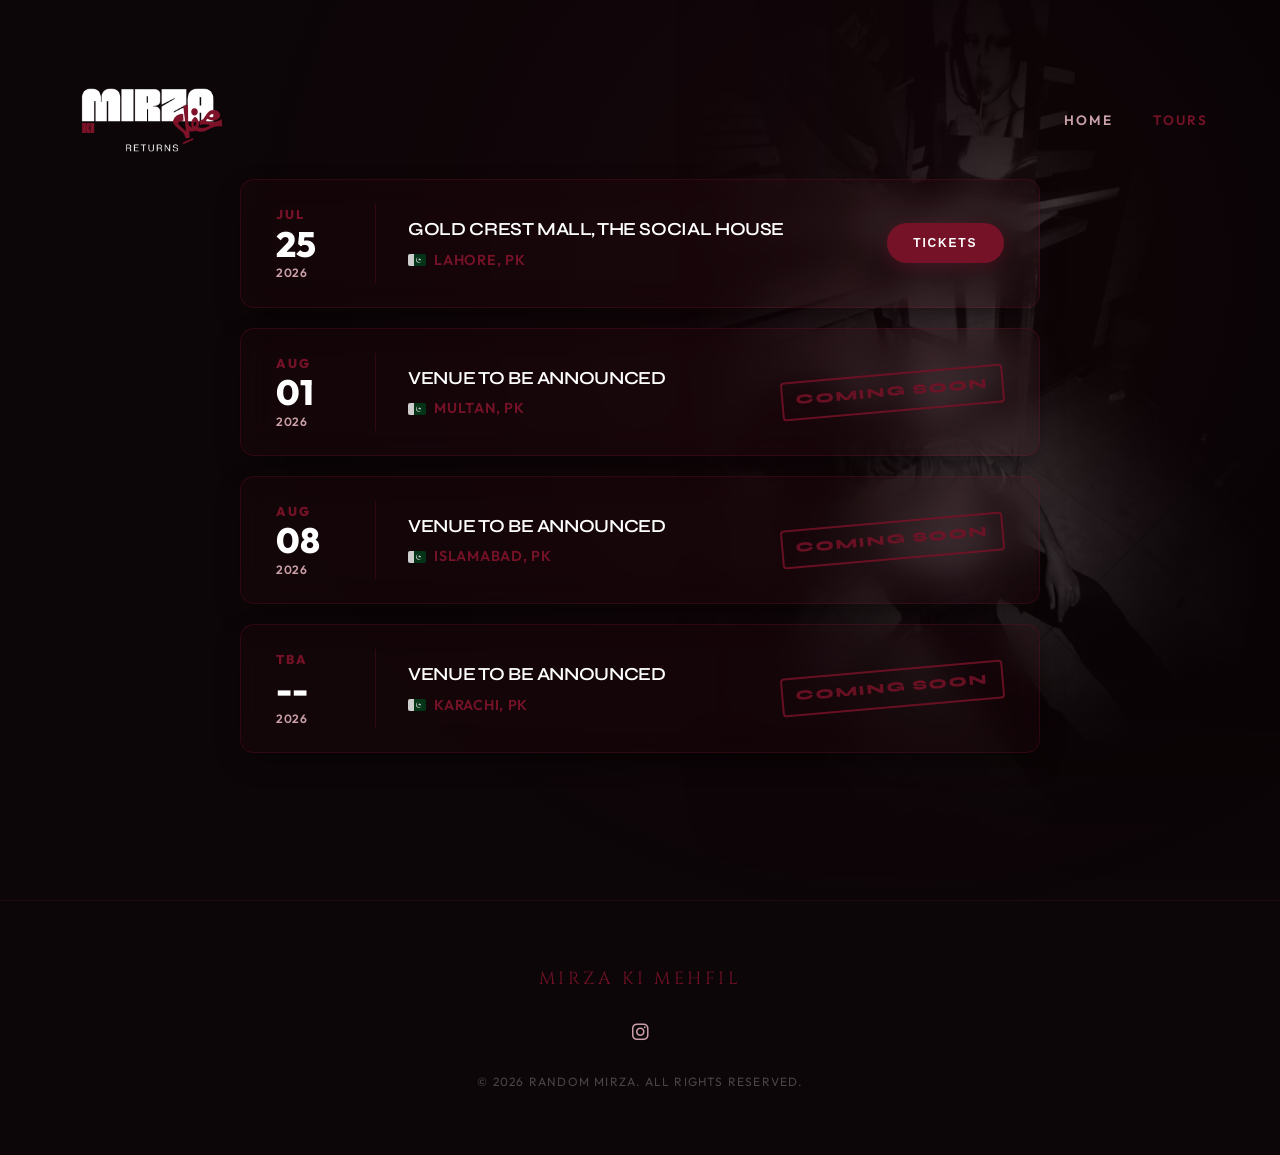
==== Mirzakimehfil/index.html @ 57e71006 "Rename /tours to /Mirzakimehfil + mobile responsive optimization" ====
<!DOCTYPE html>
<html lang="en">
<head>
  <meta charset="UTF-8">
  <meta name="viewport" content="width=device-width, initial-scale=1.0">
  <title>Random Mirza | Mirza Ki Mehfil Tour 2026</title>
  <meta name="description" content="Get tickets for the Random Mirza - Mirza Ki Mehfil Tour 2026. Official show schedules for Lahore, Multan, and Islamabad.">
  <link rel="icon" type="image/png" href="../assets/images/Font-PNG.png">
  <link rel="stylesheet" href="../css/styles.css">
  <!-- FontAwesome for social icons -->
  <link rel="stylesheet" href="https://cdnjs.cloudflare.com/ajax/libs/font-awesome/6.4.0/css/all.min.css">
</head>
<body>

  <!-- Artist Background Image Layer -->
  <div class="artist-bg-overlay">
    <img src="../assets/images/703924581_17906838165421593_2757112887949446209_n.jpg" alt="Random Mirza" class="artist-bg-image">
  </div>

  <!-- Header -->
  <header>
    <div class="container header-content">
      <a href="../" class="logo-container" style="flex-direction: column; align-items: flex-start; gap: 0;">
        <img 
          src="../assets/images/Font-PNG.png" 
          alt="Mirza Ki Mehfil Logo" 
          class="logo-main-img"
        >
      </a>
      <nav>
        <ul class="nav-links">
          <li><a href="../" class="nav-link">Home</a></li>
          <li><a href="#" class="nav-link" style="color: var(--color-accent-gold);">Tours</a></li>
        </ul>
      </nav>
    </div>
  </header>

  <!-- Tours Main Content -->
  <main class="tours-main">
    <div class="container" style="display: flex; flex-direction: column; align-items: center; width: 100%;">

      <!-- Tour List -->
      <div class="tour-list">
        
        <!-- Lahore Tour Card -->
        <div class="tour-card" data-city="Lahore" data-date="July 25, 2026">
          <div class="tour-date-box">
            <span class="tour-month">Jul</span>
            <span class="tour-day">25</span>
            <span class="tour-year">2026</span>
          </div>
          <div class="tour-info-box">
            <h3 class="tour-venue">Gold crest mall, The social House</h3>
            <div class="tour-city-row">
              <!-- SVG Pakistani flag -->
              <svg class="tour-flag-icon" viewBox="0 0 3 2">
                <rect width="3" height="2" fill="#01411C"/>
                <rect width="1" height="2" fill="#FFFFFF"/>
                <circle cx="1.8" cy="1" r="0.45" fill="#FFFFFF"/>
                <circle cx="1.92" cy="0.92" r="0.45" fill="#01411C"/>
                <polygon points="1.95,0.7 2.05,0.85 2.22,0.85 2.08,0.95 2.13,1.12 1.95,1.02 1.77,1.12 1.82,0.95 1.68,0.85 1.85,0.85" fill="#FFFFFF"/>
              </svg>
              <span class="tour-city">Lahore, PK</span>
            </div>
          </div>
          <div class="tour-actions">
            <button class="btn btn-primary btn-buy-tickets">Tickets</button>
          </div>
        </div>

        <!-- Multan Tour Card -->
        <div class="tour-card" data-city="Multan" data-date="August 1, 2026">
          <div class="tour-date-box">
            <span class="tour-month">Aug</span>
            <span class="tour-day">01</span>
            <span class="tour-year">2026</span>
          </div>
          <div class="tour-info-box">
            <h3 class="tour-venue">Venue To Be Announced</h3>
            <div class="tour-city-row">
              <svg class="tour-flag-icon" viewBox="0 0 3 2">
                <rect width="3" height="2" fill="#01411C"/>
                <rect width="1" height="2" fill="#FFFFFF"/>
                <circle cx="1.8" cy="1" r="0.45" fill="#FFFFFF"/>
                <circle cx="1.92" cy="0.92" r="0.45" fill="#01411C"/>
                <polygon points="1.95,0.7 2.05,0.85 2.22,0.85 2.08,0.95 2.13,1.12 1.95,1.02 1.77,1.12 1.82,0.95 1.68,0.85 1.85,0.85" fill="#FFFFFF"/>
              </svg>
              <span class="tour-city">Multan, PK</span>
            </div>
          </div>
          <div class="tour-actions">
            <span class="sold-out-stamp" style="color: var(--color-accent-gold); border-color: var(--color-accent-gold); animation: none; transform: rotate(-5deg); box-shadow: none;">Coming Soon</span>
          </div>
        </div>

        <!-- Islamabad Tour Card -->
        <div class="tour-card" data-city="Islamabad" data-date="August 8, 2026">
          <div class="tour-date-box">
            <span class="tour-month">Aug</span>
            <span class="tour-day">08</span>
            <span class="tour-year">2026</span>
          </div>
          <div class="tour-info-box">
            <h3 class="tour-venue">Venue To Be Announced</h3>
            <div class="tour-city-row">
              <svg class="tour-flag-icon" viewBox="0 0 3 2">
                <rect width="3" height="2" fill="#01411C"/>
                <rect width="1" height="2" fill="#FFFFFF"/>
                <circle cx="1.8" cy="1" r="0.45" fill="#FFFFFF"/>
                <circle cx="1.92" cy="0.92" r="0.45" fill="#01411C"/>
                <polygon points="1.95,0.7 2.05,0.85 2.22,0.85 2.08,0.95 2.13,1.12 1.95,1.02 1.77,1.12 1.82,0.95 1.68,0.85 1.85,0.85" fill="#FFFFFF"/>
              </svg>
              <span class="tour-city">Islamabad, PK</span>
            </div>
          </div>
          <div class="tour-actions">
            <span class="sold-out-stamp" style="color: var(--color-accent-gold); border-color: var(--color-accent-gold); animation: none; transform: rotate(-5deg); box-shadow: none;">Coming Soon</span>
          </div>
        </div>

        <!-- Karachi Tour Card -->
        <div class="tour-card" data-city="Karachi" data-date="TBA">
          <div class="tour-date-box">
            <span class="tour-month">TBA</span>
            <span class="tour-day">--</span>
            <span class="tour-year">2026</span>
          </div>
          <div class="tour-info-box">
            <h3 class="tour-venue">Venue To Be Announced</h3>
            <div class="tour-city-row">
              <svg class="tour-flag-icon" viewBox="0 0 3 2">
                <rect width="3" height="2" fill="#01411C"/>
                <rect width="1" height="2" fill="#FFFFFF"/>
                <circle cx="1.8" cy="1" r="0.45" fill="#FFFFFF"/>
                <circle cx="1.92" cy="0.92" r="0.45" fill="#01411C"/>
                <polygon points="1.95,0.7 2.05,0.85 2.22,0.85 2.08,0.95 2.13,1.12 1.95,1.02 1.77,1.12 1.82,0.95 1.68,0.85 1.85,0.85" fill="#FFFFFF"/>
              </svg>
              <span class="tour-city">Karachi, PK</span>
            </div>
          </div>
          <div class="tour-actions">
            <span class="sold-out-stamp" style="color: var(--color-accent-gold); border-color: var(--color-accent-gold); animation: none; transform: rotate(-5deg); box-shadow: none;">Coming Soon</span>
          </div>
        </div>

      </div>
    </div>
  </main>

  <!-- Ticket Booking Modal -->
  <div id="ticket-modal" class="modal-overlay">
    <div class="modal-card">
      <button id="modal-close" class="modal-close" aria-label="Close modal">&times;</button>
      <h2 class="modal-title">Reserve Tickets</h2>
      
      <div class="modal-show-details">
        <p class="modal-show-city" id="modal-city">Lahore, PK</p>
        <p class="modal-show-date" id="modal-date">July 25, 2026</p>
      </div>

      <form id="booking-form" class="booking-form">
        <input type="hidden" id="modal-show-city-input">
        <input type="hidden" id="modal-show-date-input">
        
        <div class="form-group">
          <label for="booking-name" class="form-label">Full Name</label>
          <input type="text" id="booking-name" class="form-input" placeholder="e.g. Ali Ahmed" required>
        </div>
        
        <div class="form-group">
          <label for="booking-email" class="form-label">Email Address</label>
          <input type="email" id="booking-email" class="form-input" placeholder="e.g. ali@example.com" required>
        </div>
        
        <div class="form-group">
          <label for="booking-qty" class="form-label">Number of Tickets</label>
          <select id="booking-qty" class="form-input ticket-qty-select" required>
            <option value="1">1 Ticket</option>
            <option value="2" selected>2 Tickets</option>
            <option value="3">3 Tickets</option>
            <option value="4">4 Tickets</option>
            <option value="5">5 Tickets</option>
          </select>
        </div>

        <div style="display: flex; gap: 1rem; margin-top: 1.5rem;">
          <button type="button" id="btn-cancel-booking" class="btn btn-outline" style="flex: 1;">Cancel</button>
          <button type="submit" class="btn btn-primary" style="flex: 1.5;">Confirm</button>
        </div>
      </form>
    </div>
  </div>

  <!-- Footer -->
  <footer>
    <div class="container footer-content">
      <div class="footer-brand">Mirza Ki Mehfil</div>
      
      <div class="social-icons">
        <a href="https://www.instagram.com/random_mirza_/" target="_blank" class="social-icon-link" aria-label="Instagram"><i class="fab fa-instagram"></i></a>
      </div>

      <div class="footer-credits">
        &copy; 2026 Random Mirza. All rights reserved.
      </div>
    </div>
  </footer>

  <script src="../js/main.js"></script>
</body>
</html>
---- css/styles.css ----
@import url('https://fonts.googleapis.com/css2?family=Outfit:wght@300;400;600;800&family=Syne:wght@700;800&family=Cinzel:wght@600;700&display=swap');

/* --- DESIGN SYSTEM & TOKENS --- */
:root {
  --bg-primary: #0d0608;
  --bg-secondary: #160a0d;
  --color-text-main: #ffffff;
  --color-text-muted: #c9a0a8;
  --color-accent-gold: #751227;
  --color-accent-gold-hover: #8f1730;
  --color-accent-red: #751227;
  --color-accent-red-rgb: 117, 18, 39;
  --glass-bg: rgba(117, 18, 39, 0.06);
  --glass-bg-hover: rgba(117, 18, 39, 0.14);
  --glass-border: rgba(117, 18, 39, 0.3);
  --glass-border-hover: rgba(117, 18, 39, 0.6);
  --glass-shadow: 0 10px 30px -10px rgba(0, 0, 0, 0.8);
  --glow-gold: 0 0 25px rgba(117, 18, 39, 0.2);
  --glow-gold-hover: 0 0 40px rgba(117, 18, 39, 0.45);
  --transition-smooth: all 0.4s cubic-bezier(0.16, 1, 0.3, 1);
  --font-display: 'Syne', sans-serif;
  --font-body: 'Outfit', sans-serif;
  --font-classical: 'Cinzel', serif;
}

/* --- BASE STYLES --- */
* {
  box-sizing: border-box;
  margin: 0;
  padding: 0;
}

body {
  background-color: var(--bg-primary);
  color: var(--color-text-main);
  font-family: var(--font-body);
  overflow-x: hidden;
  line-height: 1.6;
  -webkit-font-smoothing: antialiased;
  position: relative;
}

/* Background overlay textures */
body::before {
  content: '';
  position: fixed;
  top: 0;
  left: 0;
  width: 100%;
  height: 100%;
  background: radial-gradient(circle at 70% 30%, rgba(117, 18, 39, 0.08) 0%, transparent 60%);
  z-index: 1;
  pointer-events: none;
}

/* Custom scrollbar */
::-webkit-scrollbar {
  width: 6px;
}
::-webkit-scrollbar-track {
  background: var(--bg-primary);
}
::-webkit-scrollbar-thumb {
  background: rgba(255, 255, 255, 0.15);
  border-radius: 3px;
}
::-webkit-scrollbar-thumb:hover {
  background: var(--color-accent-gold);
}

/* --- TYPOGRAPHY --- */
h1, h2, h3, h4 {
  font-family: var(--font-display);
  letter-spacing: -0.02em;
  text-transform: uppercase;
}

p {
  color: var(--color-text-muted);
}

a {
  color: inherit;
  text-decoration: none;
  transition: var(--transition-smooth);
}

/* --- COMMON LAYOUT & UTILITIES --- */
.container {
  max-width: 1200px;
  margin: 0 auto;
  padding: 0 2rem;
  position: relative;
  z-index: 5;
}

/* --- HERO ARTIST BACKGROUND --- */
.artist-bg-overlay {
  position: fixed;
  top: 0;
  right: 0;
  width: 50%;
  height: 100vh;
  z-index: 2;
  pointer-events: none;
}

.artist-bg-image {
  width: 100%;
  height: 100%;
  object-fit: cover;
  object-position: center top;
  opacity: 0.28;
  mask-image: linear-gradient(to left, rgba(0,0,0,1) 30%, rgba(0,0,0,0)), 
              linear-gradient(to bottom, rgba(0,0,0,1) 70%, rgba(0,0,0,0));
  -webkit-mask-image: linear-gradient(to left, rgba(0,0,0,1) 35%, rgba(0,0,0,0) 95%),
                      linear-gradient(to bottom, rgba(0,0,0,1) 75%, rgba(0,0,0,0) 98%);
  mask-composite: intersect;
  -webkit-mask-composite: destination-in;
  filter: grayscale(100%) contrast(1.1) brightness(0.9);
  transition: var(--transition-smooth);
}

/* Subtle motion on hover */
body:hover .artist-bg-image {
  transform: scale(1.015);
  opacity: 0.32;
}

/* --- HEADER / NAVIGATION --- */
header {
  position: absolute;
  top: 0;
  left: 0;
  width: 100%;
  padding: 2.5rem 0;
  z-index: 10;
}

.header-content {
  display: flex;
  justify-content: space-between;
  align-items: center;
}

.logo-container {
  display: flex;
  align-items: center;
  gap: 0.75rem;
}

.logo-img {
  height: 72px;
  width: auto;
  filter: brightness(0) invert(1);
  opacity: 0.9;
  transition: var(--transition-smooth);
}

.logo-text {
  font-family: var(--font-classical);
  font-size: 2.2rem;
  font-weight: 700;
  letter-spacing: 0.15em;
  color: var(--color-text-main);
  text-transform: uppercase;
  background: linear-gradient(to right, #fff, #e05070);
  -webkit-background-clip: text;
  -webkit-text-fill-color: transparent;
}

.nav-links {
  display: flex;
  gap: 2.5rem;
  list-style: none;
}

.nav-link {
  font-size: 0.85rem;
  text-transform: uppercase;
  letter-spacing: 0.15em;
  font-weight: 600;
  color: var(--color-text-muted);
  position: relative;
  padding: 0.5rem 0;
}

.nav-link::after {
  content: '';
  position: absolute;
  bottom: 0;
  left: 0;
  width: 0;
  height: 1.5px;
  background-color: var(--color-accent-gold);
  transition: var(--transition-smooth);
}

.nav-link:hover {
  color: var(--color-text-main);
}

.nav-link:hover::after {
  width: 100%;
}

/* --- TOURS PAGE MAIN CONTENT --- */
.tours-main {
  min-height: 100vh;
  padding-top: 10rem;
  padding-bottom: 8rem;
  position: relative;
  z-index: 5;
  display: flex;
  flex-direction: column;
  align-items: center;
  justify-content: center;
}

.tours-header {
  margin-bottom: 4rem;
  max-width: 600px;
}

.tours-subtitle {
  font-family: var(--font-classical);
  color: var(--color-accent-gold);
  font-size: 0.9rem;
  letter-spacing: 0.3em;
  text-transform: uppercase;
  margin-bottom: 0.75rem;
  display: inline-block;
}

.tours-title {
  font-size: 3.5rem;
  font-weight: 800;
  line-height: 1.1;
  margin-bottom: 1.5rem;
  color: #ffffff;
  text-shadow: 0 0 40px rgba(255,255,255,0.05);
}

.tours-description {
  font-size: 1.05rem;
  line-height: 1.7;
}

/* --- TOUR SCHEDULE LIST --- */
.tour-list {
  display: flex;
  flex-direction: column;
  gap: 1.25rem;
  max-width: 800px;
  margin: 0 auto;
  width: 100%;
}

.tour-card {
  background: var(--glass-bg);
  border: 1px solid var(--glass-border);
  border-radius: 14px;
  padding: 1.5rem 2.2rem;
  display: grid;
  grid-template-columns: 100px 1fr auto;
  align-items: center;
  gap: 2rem;
  backdrop-filter: blur(15px);
  -webkit-backdrop-filter: blur(15px);
  box-shadow: var(--glass-shadow);
  transition: var(--transition-smooth);
  position: relative;
  overflow: hidden;
}

.tour-card::before {
  content: '';
  position: absolute;
  top: 0;
  left: 0;
  width: 3px;
  height: 0%;
  background: var(--color-accent-gold);
  transition: var(--transition-smooth);
}

.tour-card:hover {
  transform: translateY(-4px) scale(1.008);
  background: var(--glass-bg-hover);
  border-color: var(--glass-border-hover);
  box-shadow: 0 15px 40px -15px rgba(0, 0, 0, 0.8), var(--glow-accent);
}

.tour-card:hover::before {
  height: 100%;
}

/* Tour Date Block */
.tour-date-box {
  display: flex;
  flex-direction: column;
  align-items: flex-start;
  border-right: 1px solid rgba(117, 18, 39, 0.3);
  padding-right: 1.5rem;
}

.tour-month {
  font-size: 0.8rem;
  font-weight: 800;
  letter-spacing: 0.15em;
  color: var(--color-accent-gold);
  text-transform: uppercase;
}

.tour-day {
  font-size: 2.2rem;
  font-weight: 800;
  line-height: 1.1;
  color: #fff;
}

.tour-year {
  font-size: 0.75rem;
  color: var(--color-text-muted);
  letter-spacing: 0.05em;
  font-weight: 600;
}

/* Tour Location details */
.tour-info-box {
  display: flex;
  flex-direction: column;
  gap: 0.25rem;
}

.tour-venue {
  font-size: 1.15rem;
  font-weight: 600;
  color: #fff;
}

.tour-city-row {
  display: flex;
  align-items: center;
  gap: 0.5rem;
}

.tour-city {
  font-size: 0.9rem;
  color: var(--color-accent-gold);
  letter-spacing: 0.05em;
  text-transform: uppercase;
  font-weight: 600;
}

.tour-flag-icon {
  width: 18px;
  height: auto;
  border-radius: 2px;
  opacity: 0.8;
}

/* Buttons / Stamp Actions */
.tour-actions {
  display: flex;
  align-items: center;
  gap: 1rem;
}

.btn {
  padding: 0.75rem 1.6rem;
  border-radius: 30px;
  font-size: 0.75rem;
  font-weight: 800;
  text-transform: uppercase;
  letter-spacing: 0.15em;
  cursor: pointer;
  transition: var(--transition-smooth);
  border: 1px solid transparent;
  display: inline-flex;
  align-items: center;
  justify-content: center;
}

.btn-primary {
  background-color: var(--color-accent-gold);
  color: #fff;
  box-shadow: 0 4px 15px rgba(117, 18, 39, 0.3);
}

.btn-primary:hover {
  background-color: var(--color-accent-gold-hover);
  transform: translateY(-2px);
  box-shadow: 0 6px 20px rgba(117, 18, 39, 0.55);
}

.btn-outline {
  background-color: transparent;
  border-color: rgba(117, 18, 39, 0.4);
  color: var(--color-text-main);
}

.btn-outline:hover {
  border-color: var(--color-accent-gold);
  background-color: rgba(117, 18, 39, 0.1);
  color: #fff;
  transform: translateY(-2px);
}

/* Sold Out stamp styling */
.sold-out-stamp {
  font-family: var(--font-display);
  font-size: 0.85rem;
  font-weight: 900;
  color: var(--color-accent-red);
  border: 2px double var(--color-accent-red);
  padding: 0.4rem 0.8rem;
  border-radius: 4px;
  text-transform: uppercase;
  letter-spacing: 0.15em;
  transform: rotate(-7deg);
  display: inline-block;
  opacity: 0.85;
  box-shadow: 0 0 10px rgba(var(--color-accent-red-rgb), 0.15);
  animation: stampGlow 3s infinite alternate;
}

@keyframes stampGlow {
  0% {
    box-shadow: 0 0 10px rgba(117, 18, 39, 0.2);
    border-color: rgba(117, 18, 39, 0.7);
    color: rgba(117, 18, 39, 0.8);
  }
  100% {
    box-shadow: 0 0 20px rgba(117, 18, 39, 0.5);
    border-color: #751227;
    color: #ffffff;
  }
}

/* --- FOOTER --- */
footer {
  padding: 4rem 0;
  border-top: 1px solid rgba(117, 18, 39, 0.2);
  background: var(--bg-primary);
  text-align: center;
  position: relative;
  z-index: 5;
}

.footer-content {
  display: flex;
  flex-direction: column;
  align-items: center;
  gap: 1.5rem;
}

.footer-brand {
  font-family: var(--font-classical);
  letter-spacing: 0.2em;
  font-size: 1.1rem;
  text-transform: uppercase;
  color: var(--color-accent-gold);
}

.social-icons {
  display: flex;
  gap: 1.5rem;
}

.social-icon-link {
  color: var(--color-text-muted);
  font-size: 1.2rem;
  transition: var(--transition-smooth);
}

.social-icon-link:hover {
  color: var(--color-accent-gold);
  transform: translateY(-3px);
}

.footer-credits {
  font-size: 0.75rem;
  color: rgba(255,255,255,0.25);
  letter-spacing: 0.1em;
  text-transform: uppercase;
}

.agent-haq-logo {
  height: 24px;
  opacity: 0.4;
  margin-top: 0.5rem;
  transition: var(--transition-smooth);
}

.agent-haq-logo:hover {
  opacity: 0.8;
}

/* --- COMING SOON SPECIFIC STYLES --- */
.coming-soon-main {
  min-height: 100vh;
  display: flex;
  align-items: center;
  justify-content: center;
  padding: 4rem 2rem;
  position: relative;
  z-index: 5;
}

.coming-soon-card {
  background: var(--glass-bg);
  border: 1px solid var(--glass-border);
  border-radius: 24px;
  padding: 4rem 3rem;
  max-width: 580px;
  width: 100%;
  text-align: center;
  backdrop-filter: blur(20px);
  -webkit-backdrop-filter: blur(20px);
  box-shadow: 0 30px 60px rgba(0,0,0,0.8), var(--glow-accent);
  animation: cardFadeIn 1s cubic-bezier(0.16, 1, 0.3, 1) both;
}

@keyframes cardFadeIn {
  from {
    opacity: 0;
    transform: translateY(30px);
  }
  to {
    opacity: 1;
    transform: translateY(0);
  }
}

.cs-brand {
  font-family: var(--font-classical);
  font-size: 2rem;
  font-weight: 700;
  letter-spacing: 0.2em;
  color: #fff;
  margin-bottom: 0.5rem;
}

.cs-title {
  font-size: 3rem;
  font-weight: 800;
  line-height: 1.1;
  color: var(--color-accent-gold);
  margin-bottom: 1.5rem;
}

.cs-desc {
  font-size: 1rem;
  margin-bottom: 2.5rem;
  max-width: 420px;
  margin-left: auto;
  margin-right: auto;
}

/* Countdown Timer */
.countdown-container {
  display: flex;
  justify-content: center;
  gap: 1.25rem;
  margin-bottom: 3rem;
}

.countdown-box {
  background: rgba(117, 18, 39, 0.08);
  border: 1px solid rgba(117, 18, 39, 0.25);
  border-radius: 12px;
  min-width: 80px;
  padding: 0.75rem 0.5rem;
  transition: var(--transition-smooth);
}

.countdown-box:hover {
  background: rgba(117, 18, 39, 0.18);
  border-color: rgba(117, 18, 39, 0.5);
}

.countdown-value {
  font-family: var(--font-display);
  font-size: 2rem;
  font-weight: 800;
  color: #fff;
  line-height: 1.2;
}

.countdown-label {
  font-size: 0.65rem;
  text-transform: uppercase;
  color: var(--color-text-muted);
  letter-spacing: 0.1em;
  font-weight: 600;
  margin-top: 0.25rem;
}

/* Subscription Form */
.subscribe-form {
  display: flex;
  flex-direction: column;
  gap: 0.75rem;
  max-width: 400px;
  margin: 0 auto;
}

.input-group {
  position: relative;
  width: 100%;
}

.subscribe-input {
  width: 100%;
  padding: 1.1rem 1.5rem;
  border-radius: 35px;
  background: rgba(0, 0, 0, 0.4);
  border: 1px solid rgba(255, 255, 255, 0.1);
  color: #fff;
  font-family: var(--font-body);
  font-size: 0.9rem;
  outline: none;
  transition: var(--transition-smooth);
}

.subscribe-input:focus {
  border-color: var(--color-accent-gold);
  box-shadow: 0 0 15px rgba(117, 18, 39, 0.2);
  background: rgba(0, 0, 0, 0.6);
}

.subscribe-btn {
  position: absolute;
  right: 6px;
  top: 50%;
  transform: translateY(-50%);
  border-radius: 30px;
  padding: 0.8rem 1.6rem;
  font-weight: 700;
}

.form-msg {
  font-size: 0.8rem;
  margin-top: 0.5rem;
  min-height: 20px;
  transition: var(--transition-smooth);
  opacity: 0;
}

.form-msg.success {
  color: #4ade80;
  opacity: 1;
}

.form-msg.error {
  color: #f87171;
  opacity: 1;
}

/* Secret tours link in Coming Soon */
.cs-tours-teaser {
  margin-top: 2rem;
  font-size: 0.8rem;
  letter-spacing: 0.1em;
}

.cs-tours-teaser a {
  color: var(--color-accent-gold);
  text-decoration: underline;
  font-weight: 600;
}

.cs-tours-teaser a:hover {
  color: var(--color-text-main);
}

/* --- TICKET BOOKING MODAL --- */
.modal-overlay {
  position: fixed;
  top: 0;
  left: 0;
  width: 100%;
  height: 100%;
  background: rgba(0, 0, 0, 0.85);
  backdrop-filter: blur(8px);
  z-index: 100;
  display: flex;
  align-items: center;
  justify-content: center;
  opacity: 0;
  pointer-events: none;
  transition: var(--transition-smooth);
}

.modal-overlay.active {
  opacity: 1;
  pointer-events: auto;
}

.modal-card {
  background: var(--bg-secondary);
  border: 1px solid var(--glass-border);
  border-radius: 20px;
  padding: 3rem 2.5rem;
  max-width: 480px;
  width: 90%;
  position: relative;
  box-shadow: 0 25px 50px -12px rgba(0, 0, 0, 0.8);
  transform: scale(0.9);
  transition: var(--transition-smooth);
}

.modal-overlay.active .modal-card {
  transform: scale(1);
}

.modal-close {
  position: absolute;
  top: 1.5rem;
  right: 1.5rem;
  background: none;
  border: none;
  color: var(--color-text-muted);
  font-size: 1.5rem;
  cursor: pointer;
  transition: var(--transition-smooth);
}

.modal-close:hover {
  color: var(--color-text-main);
  transform: rotate(90deg);
}

.modal-title {
  font-size: 1.8rem;
  color: var(--color-accent-gold);
  margin-bottom: 0.5rem;
}

.modal-show-details {
  border-bottom: 1px solid rgba(117, 18, 39, 0.25);
  padding-bottom: 1.5rem;
  margin-bottom: 1.5rem;
}

.modal-show-city {
  font-weight: 700;
  font-size: 1.2rem;
  color: #fff;
}

.modal-show-date {
  font-size: 0.9rem;
  color: var(--color-text-muted);
}

.booking-form {
  display: flex;
  flex-direction: column;
  gap: 1rem;
}

.form-group {
  display: flex;
  flex-direction: column;
  gap: 0.4rem;
}

.form-label {
  font-size: 0.75rem;
  text-transform: uppercase;
  letter-spacing: 0.1em;
  color: var(--color-text-muted);
  font-weight: 600;
}

.form-input {
  width: 100%;
  padding: 0.85rem 1.2rem;
  border-radius: 8px;
  background: rgba(0, 0, 0, 0.3);
  border: 1px solid rgba(255, 255, 255, 0.1);
  color: #fff;
  outline: none;
  font-family: var(--font-body);
  transition: var(--transition-smooth);
}

.form-input:focus {
  border-color: var(--color-accent-gold);
  background: rgba(0, 0, 0, 0.5);
}

.ticket-qty-select {
  appearance: none;
  background-image: url("data:image/svg+xml;charset=UTF-8,%3csvg xmlns='http://www.w3.org/2000/svg' viewBox='0 0 24 24' fill='none' stroke='white' stroke-width='2' stroke-linecap='round' stroke-linejoin='round'%3e%3cpolyline points='6 9 12 15 18 9'%3e%3c/polyline%3e%3c/svg%3e");
  background-repeat: no-repeat;
  background-position: right 1rem center;
  background-size: 1em;
  padding-right: 2.5rem;
}

/* --- LOGO MAIN IMAGE (Tours Header) --- */
.logo-main-img {
  height: 160px;
  width: auto;
  object-fit: contain;
  object-position: right bottom;
}

/* =============================================
   RESPONSIVE MEDIA QUERIES
   Breakpoints: 1024 | 768 | 480 | 375 | 320
   ============================================= */

/* --- TABLET LANDSCAPE (≤ 1024px) --- */
@media (max-width: 1024px) {
  .artist-bg-overlay {
    width: 55%;
    opacity: 0.85;
  }

  .tour-list {
    max-width: 680px;
  }

  .tours-main {
    padding-top: 9rem;
  }
}

/* --- TABLET PORTRAIT / LARGE PHONES (≤ 768px) --- */
@media (max-width: 768px) {

  /* Background */
  body::before {
    background: radial-gradient(circle at 50% 20%, rgba(117, 18, 39, 0.12) 0%, transparent 70%);
  }

  .artist-bg-overlay {
    width: 100%;
    height: 100vh;
  }

  .artist-bg-image {
    opacity: 0.10;
    mask-image: linear-gradient(to bottom, rgba(0,0,0,1) 50%, rgba(0,0,0,0));
    -webkit-mask-image: linear-gradient(to bottom, rgba(0,0,0,1) 50%, rgba(0,0,0,0));
  }

  /* Container */
  .container {
    padding: 0 1.25rem;
  }

  /* Header */
  header {
    padding: 1.5rem 0;
  }

  .header-content {
    align-items: center;
    gap: 1rem;
  }

  .logo-main-img {
    height: 110px;
  }

  .nav-links {
    gap: 1.5rem;
  }

  .nav-link {
    font-size: 0.75rem;
    letter-spacing: 0.1em;
  }

  /* Tours Main */
  .tours-main {
    padding-top: 7rem;
    padding-bottom: 5rem;
    justify-content: flex-start;
  }

  .tour-list {
    max-width: 100%;
    gap: 1rem;
  }

  /* Tour Card — vertical stack */
  .tour-card {
    grid-template-columns: 1fr;
    gap: 1.25rem;
    padding: 1.5rem 1.5rem;
    text-align: center;
    border-radius: 12px;
  }

  .tour-date-box {
    flex-direction: row;
    align-items: center;
    justify-content: center;
    gap: 0.75rem;
    border-right: none;
    border-bottom: 1px solid rgba(117, 18, 39, 0.3);
    padding-right: 0;
    padding-bottom: 1rem;
  }

  .tour-month {
    font-size: 0.75rem;
  }

  .tour-day {
    font-size: 2rem;
  }

  .tour-year {
    font-size: 0.7rem;
  }

  .tour-city-row {
    justify-content: center;
  }

  .tour-actions {
    justify-content: center;
    width: 100%;
  }

  .tour-actions .btn {
    width: 80%;
    max-width: 240px;
  }

  /* Sold-out stamp — remove rotation on mobile */
  .sold-out-stamp {
    transform: none;
    font-size: 0.8rem;
    padding: 0.4rem 1rem;
  }

  /* Coming Soon */
  .coming-soon-card {
    padding: 3rem 2rem;
    border-radius: 18px;
  }

  .cs-brand {
    font-size: 1.6rem;
    letter-spacing: 0.12em;
  }

  .cs-title {
    font-size: 2.2rem;
  }

  .cs-desc {
    font-size: 0.95rem;
    margin-bottom: 2rem;
  }

  .countdown-container {
    gap: 0.75rem;
    margin-bottom: 2rem;
  }

  .countdown-box {
    min-width: 68px;
    padding: 0.65rem 0.4rem;
  }

  .countdown-value {
    font-size: 1.6rem;
  }

  /* Modal */
  .modal-card {
    padding: 2.5rem 1.75rem;
    border-radius: 16px;
    width: 95%;
  }

  /* Footer */
  .footer-brand {
    font-size: 1rem;
  }

  .social-icon-link {
    font-size: 1.4rem;
  }
}

/* --- SMALL PHONES (≤ 480px) --- */
@media (max-width: 480px) {

  /* Container */
  .container {
    padding: 0 1rem;
  }

  /* Header */
  header {
    padding: 1.25rem 0;
  }

  .logo-main-img {
    height: 85px;
  }

  .nav-links {
    gap: 1rem;
  }

  .nav-link {
    font-size: 0.7rem;
    letter-spacing: 0.08em;
  }

  /* Tours */
  .tours-main {
    padding-top: 6rem;
    padding-bottom: 4rem;
  }

  .tour-card {
    padding: 1.25rem 1rem;
    gap: 1rem;
  }

  .tour-venue {
    font-size: 1rem;
  }

  .tour-city {
    font-size: 0.8rem;
  }

  .tour-actions .btn {
    width: 90%;
    padding: 0.7rem 1.2rem;
    font-size: 0.7rem;
  }

  .sold-out-stamp {
    font-size: 0.72rem;
    padding: 0.35rem 0.8rem;
    letter-spacing: 0.1em;
  }

  /* Coming Soon */
  .coming-soon-main {
    padding: 2rem 1rem;
    align-items: center;
  }

  .coming-soon-card {
    padding: 2.5rem 1.5rem;
    border-radius: 16px;
  }

  .cs-brand {
    font-size: 1.4rem;
  }

  .cs-title {
    font-size: 1.9rem;
  }

  .countdown-container {
    gap: 0.5rem;
  }

  .countdown-box {
    min-width: 60px;
    padding: 0.6rem 0.3rem;
    border-radius: 10px;
  }

  .countdown-value {
    font-size: 1.4rem;
  }

  .countdown-label {
    font-size: 0.6rem;
  }

  /* Modal */
  .modal-card {
    padding: 2rem 1.25rem;
    width: 98%;
    border-radius: 14px;
  }

  .modal-title {
    font-size: 1.5rem;
  }

  .modal-show-city {
    font-size: 1rem;
  }
}

/* --- EXTRA SMALL PHONES (≤ 375px) — iPhone SE, Galaxy A series --- */
@media (max-width: 375px) {

  /* Header */
  header {
    padding: 1rem 0;
  }

  .header-content {
    gap: 0.5rem;
  }

  .logo-main-img {
    height: 70px;
  }

  .nav-links {
    gap: 0.75rem;
  }

  .nav-link {
    font-size: 0.65rem;
    letter-spacing: 0.05em;
  }

  /* Tours */
  .tours-main {
    padding-top: 5.5rem;
    padding-bottom: 3rem;
  }

  .tour-card {
    padding: 1rem 0.875rem;
    border-radius: 10px;
  }

  .tour-day {
    font-size: 1.75rem;
  }

  .tour-venue {
    font-size: 0.9rem;
  }

  .tour-city {
    font-size: 0.75rem;
  }

  .tour-actions .btn {
    width: 100%;
    padding: 0.65rem 1rem;
  }

  /* Coming Soon */
  .coming-soon-card {
    padding: 2rem 1.25rem;
  }

  .cs-brand {
    font-size: 1.2rem;
    letter-spacing: 0.1em;
  }

  .cs-title {
    font-size: 1.65rem;
  }

  .cs-desc {
    font-size: 0.875rem;
  }

  .countdown-box {
    min-width: 54px;
    padding: 0.5rem 0.25rem;
  }

  .countdown-value {
    font-size: 1.25rem;
  }

  .countdown-label {
    font-size: 0.55rem;
  }

  /* Footer */
  .footer-brand {
    font-size: 0.9rem;
  }

  .footer-credits {
    font-size: 0.65rem;
  }
}

/* --- VERY SMALL PHONES (≤ 320px) — Galaxy Fold, older devices --- */
@media (max-width: 320px) {

  .container {
    padding: 0 0.75rem;
  }

  .logo-main-img {
    height: 58px;
  }

  .nav-link {
    font-size: 0.6rem;
  }

  .tours-main {
    padding-top: 5rem;
  }

  .tour-card {
    padding: 0.875rem 0.75rem;
  }

  .tour-venue {
    font-size: 0.85rem;
  }

  .countdown-container {
    gap: 0.35rem;
  }

  .countdown-box {
    min-width: 46px;
    padding: 0.45rem 0.2rem;
  }

  .countdown-value {
    font-size: 1.1rem;
  }

  .cs-brand {
    font-size: 1.1rem;
  }

  .cs-title {
    font-size: 1.4rem;
  }

  .modal-card {
    padding: 1.75rem 1rem;
  }
}
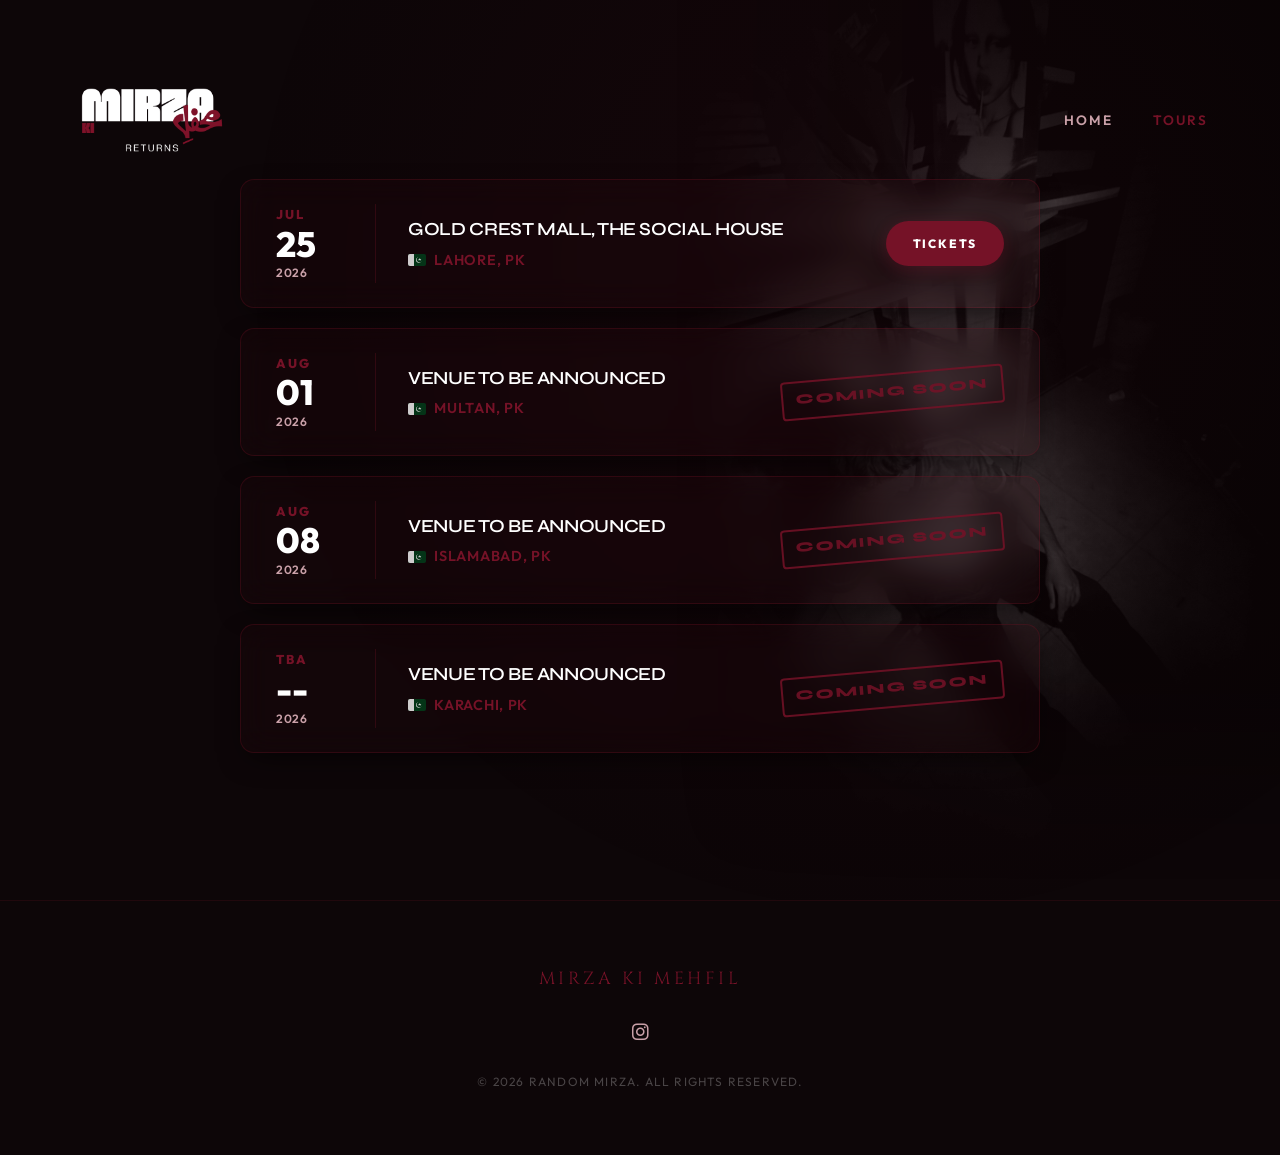
==== commit 5f548f4f: "feat: create tour page with schedule and booking modal for Mirza Ki Mehfil 2026" ====
--- a/Mirzakimehfil/index.html
+++ b/Mirzakimehfil/index.html
@@ -65,7 +65,7 @@
             </div>
           </div>
           <div class="tour-actions">
-            <button class="btn btn-primary btn-buy-tickets">Tickets</button>
+            <a href="https://ticketwala.pk/event/mirza-ki-mahfil-by-socialites-society-6145" target="_blank" rel="noopener noreferrer" class="btn btn-primary">Tickets</a>
           </div>
         </div>
 
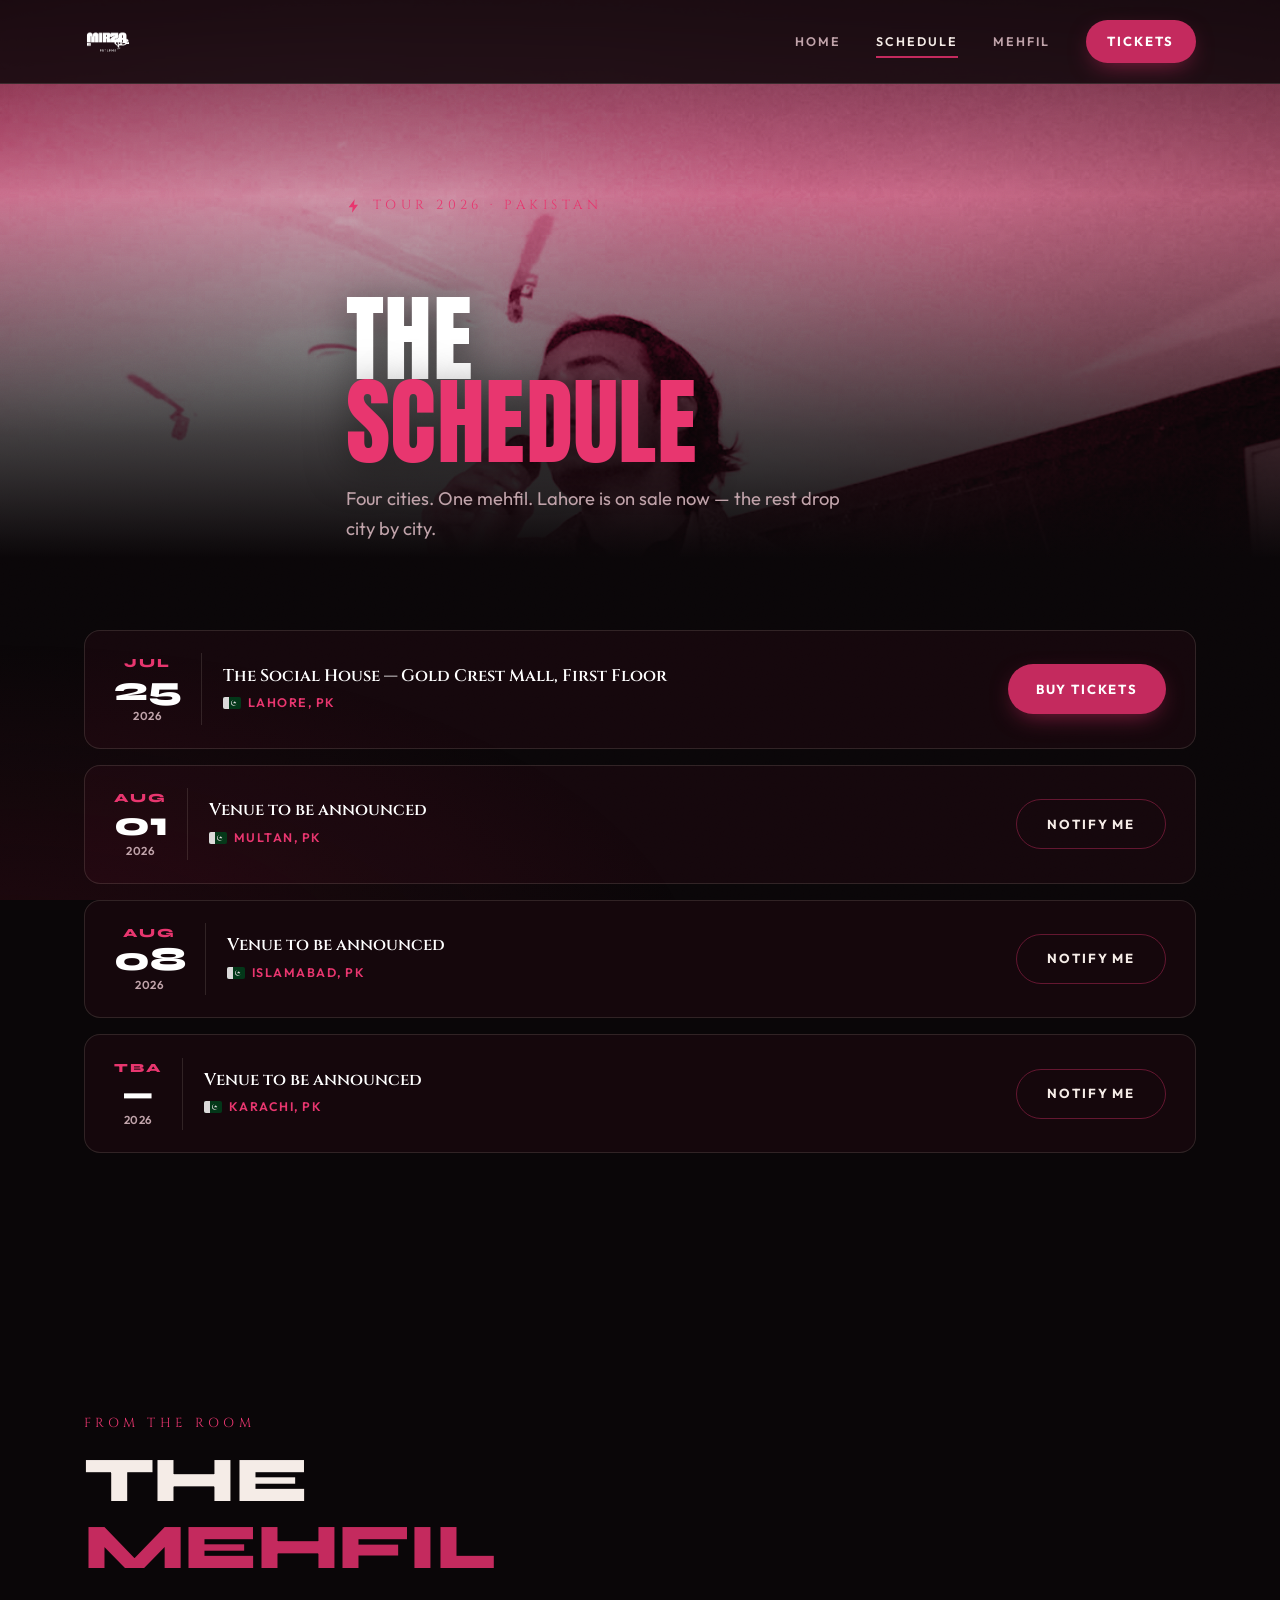
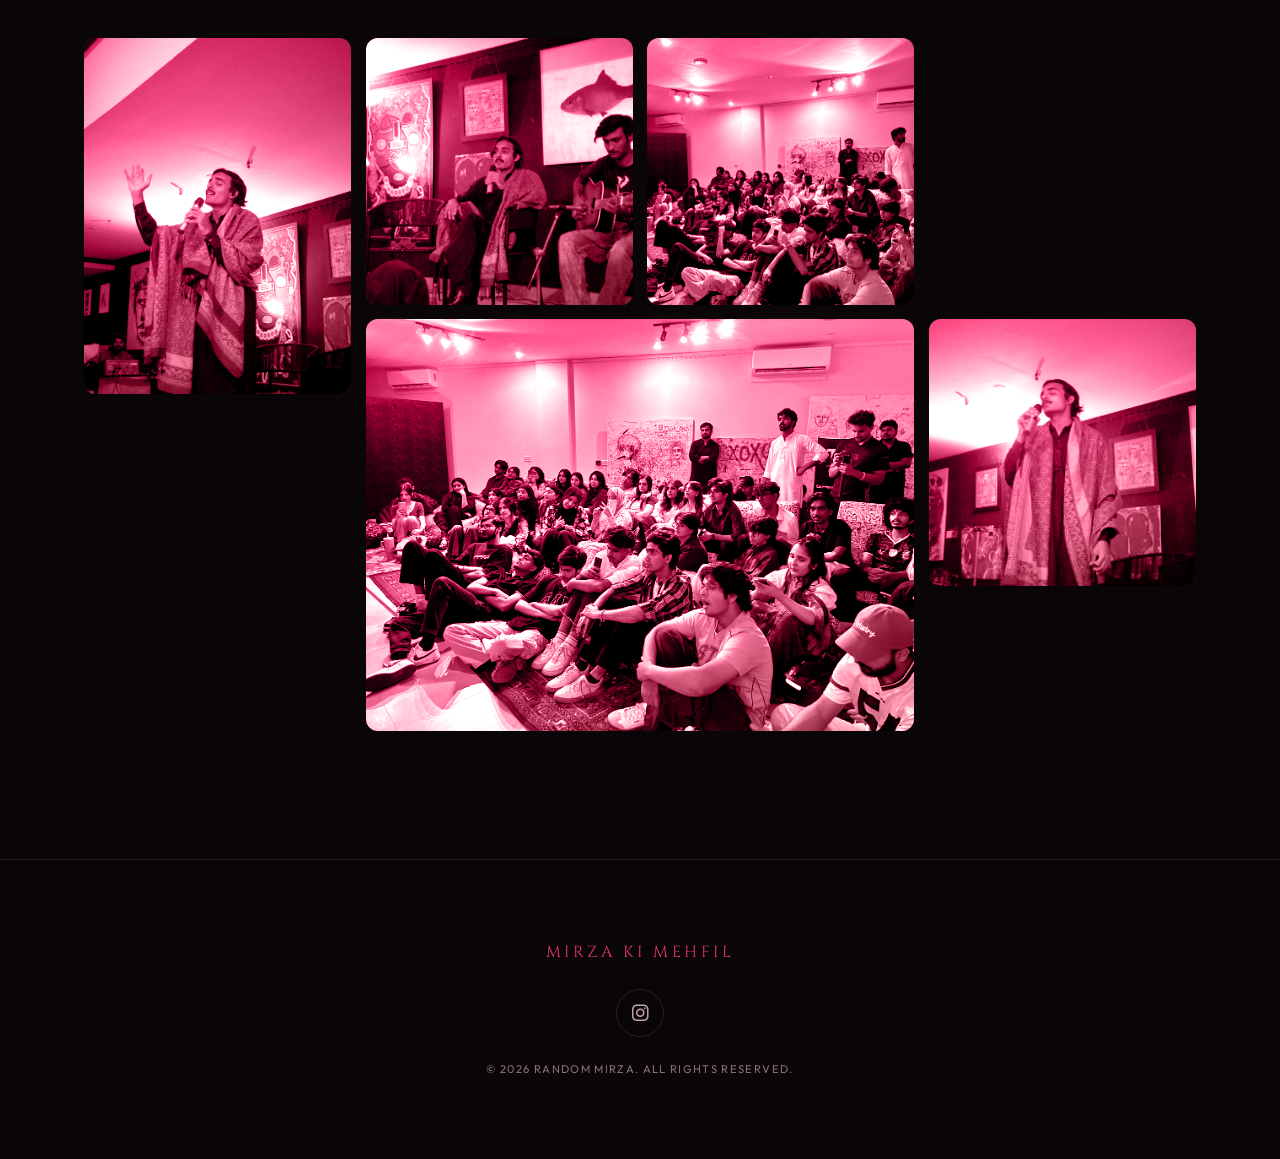
==== commit e00c91ea: "feat: implement UI/UX design system architecture with extensive skill reference documentation and as" ====
--- a/Mirzakimehfil/index.html
+++ b/Mirzakimehfil/index.html
@@ -3,207 +3,173 @@
 <head>
   <meta charset="UTF-8">
   <meta name="viewport" content="width=device-width, initial-scale=1.0">
-  <title>Random Mirza | Mirza Ki Mehfil Tour 2026</title>
-  <meta name="description" content="Get tickets for the Random Mirza - Mirza Ki Mehfil Tour 2026. Official show schedules for Lahore, Multan, and Islamabad.">
+  <title>Schedule — Mirza Ki Mehfil Tour 2026 | Random Mirza</title>
+  <meta name="description" content="Full tour schedule for Mirza Ki Mehfil 2026 — Lahore (tickets live), Multan, Islamabad and Karachi. Get notified when each city goes on sale.">
+  <meta name="theme-color" content="#0a0608">
   <link rel="icon" type="image/png" href="../assets/images/Font-PNG.png">
+  <link rel="preconnect" href="https://fonts.googleapis.com">
+  <link rel="preconnect" href="https://fonts.gstatic.com" crossorigin>
+  <link rel="preconnect" href="https://cdnjs.cloudflare.com">
+  <link rel="preload" as="image" href="../assets/images/mirza-sing.jpg">
   <link rel="stylesheet" href="../css/styles.css">
-  <!-- FontAwesome for social icons -->
   <link rel="stylesheet" href="https://cdnjs.cloudflare.com/ajax/libs/font-awesome/6.4.0/css/all.min.css">
 </head>
 <body>
 
-  <!-- Artist Background Image Layer -->
-  <div class="artist-bg-overlay">
-    <img src="../assets/images/703924581_17906838165421593_2757112887949446209_n.jpg" alt="Random Mirza" class="artist-bg-image">
-  </div>
+  <a href="#schedule" class="skip-link">Skip to content</a>
 
-  <!-- Header -->
-  <header>
-    <div class="container header-content">
-      <a href="../" class="logo-container" style="flex-direction: column; align-items: flex-start; gap: 0;">
-        <img 
-          src="../assets/images/Font-PNG.png" 
-          alt="Mirza Ki Mehfil Logo" 
-          class="logo-main-img"
-        >
+  <svg width="0" height="0" style="position:absolute" aria-hidden="true">
+    <symbol id="bolt" viewBox="0 0 24 24"><path d="M13 2 4 14h6l-1 8 9-12h-6z"/></symbol>
+    <symbol id="flag-pk" viewBox="0 0 3 2"><rect width="3" height="2" fill="#01411C"/><rect width="1" height="2" fill="#fff"/><circle cx="1.8" cy="1" r="0.45" fill="#fff"/><circle cx="1.92" cy="0.92" r="0.45" fill="#01411C"/><polygon points="1.95,0.7 2.05,0.85 2.22,0.85 2.08,0.95 2.13,1.12 1.95,1.02 1.77,1.12 1.82,0.95 1.68,0.85 1.85,0.85" fill="#fff"/></symbol>
+  </svg>
+
+  <!-- HEADER -->
+  <header class="site-header scrolled" id="header">
+    <div class="wrap header-inner">
+      <a href="../" class="brand" aria-label="Mirza Ki Mehfil — home">
+        <img src="../assets/images/Font-PNG.png" alt="" aria-hidden="true">
       </a>
-      <nav>
-        <ul class="nav-links">
-          <li><a href="../" class="nav-link">Home</a></li>
-          <li><a href="#" class="nav-link" style="color: var(--color-accent-gold);">Tours</a></li>
-        </ul>
+      <nav class="nav-desktop" aria-label="Primary">
+        <a href="../" class="nav-link">Home</a>
+        <a href="#schedule" class="nav-link" aria-current="page">Schedule</a>
+        <a href="#gallery" class="nav-link">Mehfil</a>
+        <a href="https://ticketwala.pk/event/mirza-ki-mahfil-by-socialites-society-6145" target="_blank" rel="noopener" class="btn btn-primary" style="min-height:42px;padding:0.6rem 1.3rem;">Tickets</a>
       </nav>
+      <button class="nav-toggle" id="navToggle" aria-label="Open menu" aria-expanded="false" aria-controls="navMobile">
+        <span></span><span></span><span></span>
+      </button>
     </div>
   </header>
 
-  <!-- Tours Main Content -->
-  <main class="tours-main">
-    <div class="container" style="display: flex; flex-direction: column; align-items: center; width: 100%;">
+  <nav class="nav-mobile" id="navMobile" aria-label="Mobile">
+    <a href="../">Home</a>
+    <a href="#schedule">Schedule</a>
+    <a href="#gallery">Mehfil</a>
+    <a href="https://ticketwala.pk/event/mirza-ki-mahfil-by-socialites-society-6145" target="_blank" rel="noopener" class="btn btn-primary">Get Tickets</a>
+  </nav>
 
-      <!-- Tour List -->
-      <div class="tour-list">
-        
-        <!-- Lahore Tour Card -->
-        <div class="tour-card" data-city="Lahore" data-date="July 25, 2026">
-          <div class="tour-date-box">
-            <span class="tour-month">Jul</span>
-            <span class="tour-day">25</span>
-            <span class="tour-year">2026</span>
-          </div>
-          <div class="tour-info-box">
-            <h3 class="tour-venue">Gold crest mall, The social House</h3>
-            <div class="tour-city-row">
-              <!-- SVG Pakistani flag -->
-              <svg class="tour-flag-icon" viewBox="0 0 3 2">
-                <rect width="3" height="2" fill="#01411C"/>
-                <rect width="1" height="2" fill="#FFFFFF"/>
-                <circle cx="1.8" cy="1" r="0.45" fill="#FFFFFF"/>
-                <circle cx="1.92" cy="0.92" r="0.45" fill="#01411C"/>
-                <polygon points="1.95,0.7 2.05,0.85 2.22,0.85 2.08,0.95 2.13,1.12 1.95,1.02 1.77,1.12 1.82,0.95 1.68,0.85 1.85,0.85" fill="#FFFFFF"/>
-              </svg>
-              <span class="tour-city">Lahore, PK</span>
+  <main>
+
+    <!-- PAGE HERO -->
+    <section class="hero" style="min-height:62svh;" aria-label="Tour schedule">
+      <div class="hero-media">
+        <div class="duo" style="position:absolute;inset:0;">
+          <img src="../assets/images/mirza-sing.jpg" width="1100" height="1467" alt="Random Mirza singing on stage" fetchpriority="high">
+        </div>
+      </div>
+      <div class="wrap hero-content">
+        <div class="hero-kicker"><svg class="bolt" aria-hidden="true"><use href="#bolt"/></svg><span class="kicker">Tour 2026 · Pakistan</span></div>
+        <h1 class="hero-title" style="font-size:clamp(2.6rem,12vw,6rem);">The <span class="line-2">Schedule</span></h1>
+        <p class="hero-sub">Four cities. One mehfil. Lahore is on sale now — the rest drop city by city.</p>
+      </div>
+    </section>
+
+    <!-- SCHEDULE -->
+    <section class="section" id="schedule" style="padding-top:clamp(2.5rem,8vw,4.5rem);">
+      <div class="wrap">
+        <div class="shows">
+
+          <article class="show-card reveal" data-city="Lahore, PK" data-date="25 July 2026">
+            <div class="date-box"><span class="date-month">Jul</span><span class="date-day">25</span><span class="date-year">2026</span></div>
+            <div class="show-info">
+              <h3 class="show-venue">The Social House — Gold Crest Mall, First Floor</h3>
+              <div class="show-city-row"><svg class="flag" aria-hidden="true"><use href="#flag-pk"/></svg><span class="show-city">Lahore, PK</span></div>
             </div>
-          </div>
-          <div class="tour-actions">
-            <a href="https://ticketwala.pk/event/mirza-ki-mahfil-by-socialites-society-6145" target="_blank" rel="noopener noreferrer" class="btn btn-primary">Tickets</a>
-          </div>
+            <div class="show-action">
+              <a href="https://ticketwala.pk/event/mirza-ki-mahfil-by-socialites-society-6145" target="_blank" rel="noopener" class="btn btn-primary">Buy Tickets</a>
+            </div>
+          </article>
+
+          <article class="show-card reveal" data-city="Multan, PK" data-date="1 August 2026">
+            <div class="date-box"><span class="date-month">Aug</span><span class="date-day">01</span><span class="date-year">2026</span></div>
+            <div class="show-info">
+              <h3 class="show-venue">Venue to be announced</h3>
+              <div class="show-city-row"><svg class="flag" aria-hidden="true"><use href="#flag-pk"/></svg><span class="show-city">Multan, PK</span></div>
+            </div>
+            <div class="show-action">
+              <button type="button" class="btn btn-outline js-notify">Notify Me</button>
+            </div>
+          </article>
+
+          <article class="show-card reveal" data-city="Islamabad, PK" data-date="8 August 2026">
+            <div class="date-box"><span class="date-month">Aug</span><span class="date-day">08</span><span class="date-year">2026</span></div>
+            <div class="show-info">
+              <h3 class="show-venue">Venue to be announced</h3>
+              <div class="show-city-row"><svg class="flag" aria-hidden="true"><use href="#flag-pk"/></svg><span class="show-city">Islamabad, PK</span></div>
+            </div>
+            <div class="show-action">
+              <button type="button" class="btn btn-outline js-notify">Notify Me</button>
+            </div>
+          </article>
+
+          <article class="show-card reveal" data-city="Karachi, PK" data-date="Date to be announced">
+            <div class="date-box"><span class="date-month">TBA</span><span class="date-day">—</span><span class="date-year">2026</span></div>
+            <div class="show-info">
+              <h3 class="show-venue">Venue to be announced</h3>
+              <div class="show-city-row"><svg class="flag" aria-hidden="true"><use href="#flag-pk"/></svg><span class="show-city">Karachi, PK</span></div>
+            </div>
+            <div class="show-action">
+              <button type="button" class="btn btn-outline js-notify">Notify Me</button>
+            </div>
+          </article>
+
         </div>
+      </div>
+    </section>
 
-        <!-- Multan Tour Card -->
-        <div class="tour-card" data-city="Multan" data-date="August 1, 2026">
-          <div class="tour-date-box">
-            <span class="tour-month">Aug</span>
-            <span class="tour-day">01</span>
-            <span class="tour-year">2026</span>
-          </div>
-          <div class="tour-info-box">
-            <h3 class="tour-venue">Venue To Be Announced</h3>
-            <div class="tour-city-row">
-              <svg class="tour-flag-icon" viewBox="0 0 3 2">
-                <rect width="3" height="2" fill="#01411C"/>
-                <rect width="1" height="2" fill="#FFFFFF"/>
-                <circle cx="1.8" cy="1" r="0.45" fill="#FFFFFF"/>
-                <circle cx="1.92" cy="0.92" r="0.45" fill="#01411C"/>
-                <polygon points="1.95,0.7 2.05,0.85 2.22,0.85 2.08,0.95 2.13,1.12 1.95,1.02 1.77,1.12 1.82,0.95 1.68,0.85 1.85,0.85" fill="#FFFFFF"/>
-              </svg>
-              <span class="tour-city">Multan, PK</span>
-            </div>
-          </div>
-          <div class="tour-actions">
-            <span class="sold-out-stamp" style="color: var(--color-accent-gold); border-color: var(--color-accent-gold); animation: none; transform: rotate(-5deg); box-shadow: none;">Coming Soon</span>
-          </div>
+    <!-- GALLERY -->
+    <section class="section" id="gallery">
+      <div class="wrap">
+        <div class="section-head reveal">
+          <span class="kicker">From the room</span>
+          <h2 class="section-title">The <em>Mehfil</em></h2>
         </div>
+        <div class="gallery-grid">
+          <figure class="duo is-interactive tall reveal"><img src="../assets/images/mirza-hero.jpg" width="1400" height="1867" loading="lazy" alt="Mirza mid-performance, hand raised in song"></figure>
+          <figure class="duo is-interactive reveal"><img src="../assets/images/mirza-mehfil.jpg" width="1100" height="1467" loading="lazy" alt="Mirza seated with a guitarist among hanging artwork"></figure>
+          <figure class="duo is-interactive reveal"><img src="../assets/images/crowd-1.jpg" width="1300" height="1733" loading="lazy" alt="A packed room of listeners seated on rugs"></figure>
+          <figure class="duo is-interactive wide reveal"><img src="../assets/images/crowd-2.jpg" width="1300" height="975" loading="lazy" alt="The audience watching intently at the mehfil"></figure>
+          <figure class="duo is-interactive reveal"><img src="../assets/images/mirza-sing.jpg" width="1100" height="1467" loading="lazy" alt="Mirza singing with eyes closed under warm light"></figure>
+        </div>
+      </div>
+    </section>
 
-        <!-- Islamabad Tour Card -->
-        <div class="tour-card" data-city="Islamabad" data-date="August 8, 2026">
-          <div class="tour-date-box">
-            <span class="tour-month">Aug</span>
-            <span class="tour-day">08</span>
-            <span class="tour-year">2026</span>
-          </div>
-          <div class="tour-info-box">
-            <h3 class="tour-venue">Venue To Be Announced</h3>
-            <div class="tour-city-row">
-              <svg class="tour-flag-icon" viewBox="0 0 3 2">
-                <rect width="3" height="2" fill="#01411C"/>
-                <rect width="1" height="2" fill="#FFFFFF"/>
-                <circle cx="1.8" cy="1" r="0.45" fill="#FFFFFF"/>
-                <circle cx="1.92" cy="0.92" r="0.45" fill="#01411C"/>
-                <polygon points="1.95,0.7 2.05,0.85 2.22,0.85 2.08,0.95 2.13,1.12 1.95,1.02 1.77,1.12 1.82,0.95 1.68,0.85 1.85,0.85" fill="#FFFFFF"/>
-              </svg>
-              <span class="tour-city">Islamabad, PK</span>
-            </div>
-          </div>
-          <div class="tour-actions">
-            <span class="sold-out-stamp" style="color: var(--color-accent-gold); border-color: var(--color-accent-gold); animation: none; transform: rotate(-5deg); box-shadow: none;">Coming Soon</span>
-          </div>
-        </div>
-
-        <!-- Karachi Tour Card -->
-        <div class="tour-card" data-city="Karachi" data-date="TBA">
-          <div class="tour-date-box">
-            <span class="tour-month">TBA</span>
-            <span class="tour-day">--</span>
-            <span class="tour-year">2026</span>
-          </div>
-          <div class="tour-info-box">
-            <h3 class="tour-venue">Venue To Be Announced</h3>
-            <div class="tour-city-row">
-              <svg class="tour-flag-icon" viewBox="0 0 3 2">
-                <rect width="3" height="2" fill="#01411C"/>
-                <rect width="1" height="2" fill="#FFFFFF"/>
-                <circle cx="1.8" cy="1" r="0.45" fill="#FFFFFF"/>
-                <circle cx="1.92" cy="0.92" r="0.45" fill="#01411C"/>
-                <polygon points="1.95,0.7 2.05,0.85 2.22,0.85 2.08,0.95 2.13,1.12 1.95,1.02 1.77,1.12 1.82,0.95 1.68,0.85 1.85,0.85" fill="#FFFFFF"/>
-              </svg>
-              <span class="tour-city">Karachi, PK</span>
-            </div>
-          </div>
-          <div class="tour-actions">
-            <span class="sold-out-stamp" style="color: var(--color-accent-gold); border-color: var(--color-accent-gold); animation: none; transform: rotate(-5deg); box-shadow: none;">Coming Soon</span>
-          </div>
-        </div>
-
-      </div>
-    </div>
   </main>
 
-  <!-- Ticket Booking Modal -->
-  <div id="ticket-modal" class="modal-overlay">
+  <!-- NOTIFY MODAL -->
+  <div id="ticket-modal" class="modal-overlay" role="dialog" aria-modal="true" aria-labelledby="modal-title" hidden>
     <div class="modal-card">
-      <button id="modal-close" class="modal-close" aria-label="Close modal">&times;</button>
-      <h2 class="modal-title">Reserve Tickets</h2>
-      
-      <div class="modal-show-details">
-        <p class="modal-show-city" id="modal-city">Lahore, PK</p>
-        <p class="modal-show-date" id="modal-date">July 25, 2026</p>
-      </div>
+      <button id="modal-close" class="modal-close" aria-label="Close dialog">&times;</button>
+      <h2 class="modal-title" id="modal-title">Get Notified</h2>
+      <p class="modal-show"><span id="modal-city">Multan, PK</span> · <span id="modal-date">1 August 2026</span></p>
 
-      <form id="booking-form" class="booking-form">
-        <input type="hidden" id="modal-show-city-input">
-        <input type="hidden" id="modal-show-date-input">
-        
-        <div class="form-group">
-          <label for="booking-name" class="form-label">Full Name</label>
-          <input type="text" id="booking-name" class="form-input" placeholder="e.g. Ali Ahmed" required>
+      <form id="notify-form" novalidate>
+        <input type="hidden" id="notify-city">
+        <div class="field">
+          <label for="notify-name">Full Name</label>
+          <input type="text" id="notify-name" class="input" placeholder="e.g. Ali Ahmed…" autocomplete="name" required>
         </div>
-        
-        <div class="form-group">
-          <label for="booking-email" class="form-label">Email Address</label>
-          <input type="email" id="booking-email" class="form-input" placeholder="e.g. ali@example.com" required>
+        <div class="field">
+          <label for="notify-email">Email Address</label>
+          <input type="email" id="notify-email" class="input" placeholder="e.g. ali@example.com…" autocomplete="email" inputmode="email" spellcheck="false" required>
         </div>
-        
-        <div class="form-group">
-          <label for="booking-qty" class="form-label">Number of Tickets</label>
-          <select id="booking-qty" class="form-input ticket-qty-select" required>
-            <option value="1">1 Ticket</option>
-            <option value="2" selected>2 Tickets</option>
-            <option value="3">3 Tickets</option>
-            <option value="4">4 Tickets</option>
-            <option value="5">5 Tickets</option>
-          </select>
-        </div>
-
-        <div style="display: flex; gap: 1rem; margin-top: 1.5rem;">
-          <button type="button" id="btn-cancel-booking" class="btn btn-outline" style="flex: 1;">Cancel</button>
-          <button type="submit" class="btn btn-primary" style="flex: 1.5;">Confirm</button>
+        <p class="form-msg" id="notify-msg" role="status" aria-live="polite"></p>
+        <div style="display:flex;gap:0.8rem;margin-top:0.6rem;">
+          <button type="button" id="btn-cancel" class="btn btn-outline" style="flex:1;">Cancel</button>
+          <button type="submit" class="btn btn-primary" style="flex:1.4;">Notify Me</button>
         </div>
       </form>
     </div>
   </div>
 
-  <!-- Footer -->
-  <footer>
-    <div class="container footer-content">
+  <!-- FOOTER -->
+  <footer class="site-footer">
+    <div class="wrap footer-inner">
       <div class="footer-brand">Mirza Ki Mehfil</div>
-      
-      <div class="social-icons">
-        <a href="https://www.instagram.com/random_mirza_/" target="_blank" class="social-icon-link" aria-label="Instagram"><i class="fab fa-instagram"></i></a>
+      <div class="socials">
+        <a href="https://www.instagram.com/random_mirza_/" target="_blank" rel="noopener" class="social-link" aria-label="Instagram"><i class="fab fa-instagram" aria-hidden="true"></i></a>
       </div>
-
-      <div class="footer-credits">
-        &copy; 2026 Random Mirza. All rights reserved.
-      </div>
+      <div class="footer-credits">&copy; 2026 Random Mirza. All rights reserved.</div>
     </div>
   </footer>
 
--- a/css/styles.css
+++ b/css/styles.css
@@ -1,1251 +1,476 @@
-@import url('https://fonts.googleapis.com/css2?family=Outfit:wght@300;400;600;800&family=Syne:wght@700;800&family=Cinzel:wght@600;700&display=swap');
-
-/* --- DESIGN SYSTEM & TOKENS --- */
+/* =====================================================================
+   MIRZA KI MEHFIL — Design System
+   Mobile-first. Poster-matched magenta/maroon duotone aesthetic.
+   Base styles target small screens; min-width queries scale up.
+   ===================================================================== */
+
+@import url('https://fonts.googleapis.com/css2?family=Outfit:wght@300;400;500;600;700&family=Syne:wght@700;800&family=Cinzel:wght@500;600;700&family=Anton&family=Noto+Nastaliq+Urdu:wght@500;700&display=swap');
+
+/* ----------------------------- TOKENS ------------------------------ */
 :root {
-  --bg-primary: #0d0608;
-  --bg-secondary: #160a0d;
-  --color-text-main: #ffffff;
-  --color-text-muted: #c9a0a8;
-  --color-accent-gold: #751227;
-  --color-accent-gold-hover: #8f1730;
-  --color-accent-red: #751227;
-  --color-accent-red-rgb: 117, 18, 39;
-  --glass-bg: rgba(117, 18, 39, 0.06);
-  --glass-bg-hover: rgba(117, 18, 39, 0.14);
-  --glass-border: rgba(117, 18, 39, 0.3);
-  --glass-border-hover: rgba(117, 18, 39, 0.6);
-  --glass-shadow: 0 10px 30px -10px rgba(0, 0, 0, 0.8);
-  --glow-gold: 0 0 25px rgba(117, 18, 39, 0.2);
-  --glow-gold-hover: 0 0 40px rgba(117, 18, 39, 0.45);
-  --transition-smooth: all 0.4s cubic-bezier(0.16, 1, 0.3, 1);
-  --font-display: 'Syne', sans-serif;
-  --font-body: 'Outfit', sans-serif;
-  --font-classical: 'Cinzel', serif;
-}
-
-/* --- BASE STYLES --- */
-* {
-  box-sizing: border-box;
-  margin: 0;
-  padding: 0;
-}
+  /* Brand palette (from the printed poster creatives) */
+  --ink:            #0a0608;
+  --ink-2:          #150a0f;
+  --ink-3:          #1f0d14;
+  --magenta:        #c42a5e;
+  --magenta-bright: #e8366f;
+  --maroon:         #751227;
+  --maroon-deep:    #4d0c1b;
+  --cream:          #f4e9dd;
+  --text:           #f5ece7;
+  --muted:          #c0a3aa;
+  --muted-dim:      #8d7077;
+
+  /* Surfaces */
+  --glass:          rgba(196, 42, 94, 0.06);
+  --glass-hover:    rgba(196, 42, 94, 0.13);
+  --hairline:       rgba(244, 233, 221, 0.12);
+  --hairline-strong:rgba(196, 42, 94, 0.45);
+
+  /* Effects */
+  --shadow-card:    0 18px 50px -20px rgba(0,0,0,0.85);
+  --glow-magenta:   0 0 50px -8px rgba(196,42,94,0.55);
+  --ease:           cubic-bezier(0.22, 1, 0.36, 1);
+  --t-fast:         0.25s var(--ease);
+  --t:              0.45s var(--ease);
+
+  /* Type */
+  --f-poster:   'Anton', 'Syne', sans-serif;
+  --f-display:  'Syne', sans-serif;
+  --f-serif:    'Cinzel', serif;
+  --f-body:     'Outfit', system-ui, sans-serif;
+  --f-urdu:     'Noto Nastaliq Urdu', serif;
+
+  /* Layout */
+  --maxw: 1240px;
+  --gutter: clamp(1.1rem, 5vw, 4rem);
+  --header-h: 68px;
+}
+
+/* ----------------------------- RESET ------------------------------- */
+*, *::before, *::after { box-sizing: border-box; margin: 0; padding: 0; }
+
+html { scroll-behavior: smooth; -webkit-text-size-adjust: 100%; color-scheme: dark; }
 
 body {
-  background-color: var(--bg-primary);
-  color: var(--color-text-main);
-  font-family: var(--font-body);
+  background-color: var(--ink);
+  color: var(--text);
+  font-family: var(--f-body);
+  font-size: 16px;
+  line-height: 1.6;
   overflow-x: hidden;
-  line-height: 1.6;
   -webkit-font-smoothing: antialiased;
+  text-rendering: optimizeLegibility;
   position: relative;
-}
-
-/* Background overlay textures */
+  min-height: 100vh;
+}
+
+img { display: block; max-width: 100%; }
+ul { list-style: none; }
+a { color: inherit; text-decoration: none; transition: color var(--t-fast); touch-action: manipulation; }
+button { font: inherit; color: inherit; cursor: pointer; background: none; border: none; touch-action: manipulation; }
+:focus-visible { outline: 2px solid var(--magenta-bright); outline-offset: 3px; border-radius: 4px; }
+
+/* Atmospheric base layer: deep magenta glow + film grain */
 body::before {
   content: '';
-  position: fixed;
-  top: 0;
-  left: 0;
+  position: fixed; inset: 0;
+  background:
+    radial-gradient(120% 80% at 75% -10%, rgba(196,42,94,0.18) 0%, transparent 55%),
+    radial-gradient(100% 70% at 0% 110%, rgba(77,12,27,0.35) 0%, transparent 55%);
+  z-index: 0; pointer-events: none;
+}
+body::after {
+  content: '';
+  position: fixed; inset: 0;
+  z-index: 1; pointer-events: none; opacity: 0.05;
+  background-image: url("data:image/svg+xml,%3Csvg xmlns='http://www.w3.org/2000/svg' width='160' height='160'%3E%3Cfilter id='n'%3E%3CfeTurbulence type='fractalNoise' baseFrequency='0.85' numOctaves='3' stitchTiles='stitch'/%3E%3C/filter%3E%3Crect width='100%25' height='100%25' filter='url(%23n)'/%3E%3C/svg%3E");
+  mix-blend-mode: overlay;
+}
+
+/* Skip link */
+.skip-link {
+  position: fixed; top: 0.6rem; left: 0.6rem; z-index: 200;
+  background: var(--magenta); color: #fff; padding: 0.7rem 1.1rem; border-radius: 8px;
+  font-size: 0.8rem; font-weight: 700; letter-spacing: 0.08em; text-transform: uppercase;
+  transform: translateY(-150%); transition: transform var(--t-fast);
+}
+.skip-link:focus { transform: translateY(0); }
+
+/* Offset anchored sections for the fixed header */
+[id] { scroll-margin-top: calc(var(--header-h) + 1rem); }
+
+::-webkit-scrollbar { width: 8px; }
+::-webkit-scrollbar-track { background: var(--ink); }
+::-webkit-scrollbar-thumb { background: var(--maroon); border-radius: 4px; }
+::-webkit-scrollbar-thumb:hover { background: var(--magenta); }
+::selection { background: var(--magenta); color: #fff; }
+
+/* --------------------------- TYPOGRAPHY ---------------------------- */
+h1, h2, h3, h4 { font-family: var(--f-display); line-height: 1.04; letter-spacing: -0.01em; }
+.urdu { font-family: var(--f-urdu); direction: rtl; line-height: 2; }
+
+.kicker {
+  font-family: var(--f-serif);
+  font-size: clamp(0.7rem, 2.6vw, 0.82rem);
+  letter-spacing: 0.34em;
+  text-transform: uppercase;
+  color: var(--magenta-bright);
+}
+
+/* ----------------------------- LAYOUT ------------------------------ */
+.wrap {
   width: 100%;
-  height: 100%;
-  background: radial-gradient(circle at 70% 30%, rgba(117, 18, 39, 0.08) 0%, transparent 60%);
-  z-index: 1;
-  pointer-events: none;
-}
-
-/* Custom scrollbar */
-::-webkit-scrollbar {
-  width: 6px;
-}
-::-webkit-scrollbar-track {
-  background: var(--bg-primary);
-}
-::-webkit-scrollbar-thumb {
-  background: rgba(255, 255, 255, 0.15);
-  border-radius: 3px;
-}
-::-webkit-scrollbar-thumb:hover {
-  background: var(--color-accent-gold);
-}
-
-/* --- TYPOGRAPHY --- */
-h1, h2, h3, h4 {
-  font-family: var(--font-display);
-  letter-spacing: -0.02em;
-  text-transform: uppercase;
-}
-
-p {
-  color: var(--color-text-muted);
-}
-
-a {
-  color: inherit;
-  text-decoration: none;
-  transition: var(--transition-smooth);
-}
-
-/* --- COMMON LAYOUT & UTILITIES --- */
-.container {
-  max-width: 1200px;
+  max-width: var(--maxw);
   margin: 0 auto;
-  padding: 0 2rem;
+  padding-left: max(var(--gutter), env(safe-area-inset-left));
+  padding-right: max(var(--gutter), env(safe-area-inset-right));
   position: relative;
   z-index: 5;
 }
 
-/* --- HERO ARTIST BACKGROUND --- */
-.artist-bg-overlay {
-  position: fixed;
-  top: 0;
-  right: 0;
-  width: 50%;
-  height: 100vh;
-  z-index: 2;
-  pointer-events: none;
-}
-
-.artist-bg-image {
-  width: 100%;
-  height: 100%;
-  object-fit: cover;
-  object-position: center top;
-  opacity: 0.28;
-  mask-image: linear-gradient(to left, rgba(0,0,0,1) 30%, rgba(0,0,0,0)), 
-              linear-gradient(to bottom, rgba(0,0,0,1) 70%, rgba(0,0,0,0));
-  -webkit-mask-image: linear-gradient(to left, rgba(0,0,0,1) 35%, rgba(0,0,0,0) 95%),
-                      linear-gradient(to bottom, rgba(0,0,0,1) 75%, rgba(0,0,0,0) 98%);
-  mask-composite: intersect;
-  -webkit-mask-composite: destination-in;
-  filter: grayscale(100%) contrast(1.1) brightness(0.9);
-  transition: var(--transition-smooth);
-}
-
-/* Subtle motion on hover */
-body:hover .artist-bg-image {
-  transform: scale(1.015);
-  opacity: 0.32;
-}
-
-/* --- HEADER / NAVIGATION --- */
-header {
-  position: absolute;
-  top: 0;
-  left: 0;
-  width: 100%;
-  padding: 2.5rem 0;
-  z-index: 10;
-}
-
-.header-content {
-  display: flex;
-  justify-content: space-between;
-  align-items: center;
-}
-
-.logo-container {
-  display: flex;
-  align-items: center;
-  gap: 0.75rem;
-}
-
-.logo-img {
-  height: 72px;
-  width: auto;
-  filter: brightness(0) invert(1);
-  opacity: 0.9;
-  transition: var(--transition-smooth);
-}
-
-.logo-text {
-  font-family: var(--font-classical);
-  font-size: 2.2rem;
-  font-weight: 700;
-  letter-spacing: 0.15em;
-  color: var(--color-text-main);
-  text-transform: uppercase;
-  background: linear-gradient(to right, #fff, #e05070);
-  -webkit-background-clip: text;
-  -webkit-text-fill-color: transparent;
-}
-
-.nav-links {
-  display: flex;
-  gap: 2.5rem;
-  list-style: none;
-}
-
-.nav-link {
-  font-size: 0.85rem;
-  text-transform: uppercase;
-  letter-spacing: 0.15em;
-  font-weight: 600;
-  color: var(--color-text-muted);
-  position: relative;
-  padding: 0.5rem 0;
-}
-
-.nav-link::after {
-  content: '';
-  position: absolute;
-  bottom: 0;
-  left: 0;
-  width: 0;
-  height: 1.5px;
-  background-color: var(--color-accent-gold);
-  transition: var(--transition-smooth);
-}
-
-.nav-link:hover {
-  color: var(--color-text-main);
-}
-
-.nav-link:hover::after {
-  width: 100%;
-}
-
-/* --- TOURS PAGE MAIN CONTENT --- */
-.tours-main {
-  min-height: 100vh;
-  padding-top: 10rem;
-  padding-bottom: 8rem;
-  position: relative;
-  z-index: 5;
-  display: flex;
-  flex-direction: column;
-  align-items: center;
-  justify-content: center;
-}
-
-.tours-header {
-  margin-bottom: 4rem;
-  max-width: 600px;
-}
-
-.tours-subtitle {
-  font-family: var(--font-classical);
-  color: var(--color-accent-gold);
-  font-size: 0.9rem;
-  letter-spacing: 0.3em;
-  text-transform: uppercase;
-  margin-bottom: 0.75rem;
-  display: inline-block;
-}
-
-.tours-title {
-  font-size: 3.5rem;
-  font-weight: 800;
-  line-height: 1.1;
-  margin-bottom: 1.5rem;
-  color: #ffffff;
-  text-shadow: 0 0 40px rgba(255,255,255,0.05);
-}
-
-.tours-description {
-  font-size: 1.05rem;
-  line-height: 1.7;
-}
-
-/* --- TOUR SCHEDULE LIST --- */
-.tour-list {
-  display: flex;
-  flex-direction: column;
-  gap: 1.25rem;
-  max-width: 800px;
-  margin: 0 auto;
-  width: 100%;
-}
-
-.tour-card {
-  background: var(--glass-bg);
-  border: 1px solid var(--glass-border);
-  border-radius: 14px;
-  padding: 1.5rem 2.2rem;
-  display: grid;
-  grid-template-columns: 100px 1fr auto;
-  align-items: center;
-  gap: 2rem;
-  backdrop-filter: blur(15px);
-  -webkit-backdrop-filter: blur(15px);
-  box-shadow: var(--glass-shadow);
-  transition: var(--transition-smooth);
-  position: relative;
-  overflow: hidden;
-}
-
-.tour-card::before {
-  content: '';
-  position: absolute;
-  top: 0;
-  left: 0;
-  width: 3px;
-  height: 0%;
-  background: var(--color-accent-gold);
-  transition: var(--transition-smooth);
-}
-
-.tour-card:hover {
-  transform: translateY(-4px) scale(1.008);
-  background: var(--glass-bg-hover);
-  border-color: var(--glass-border-hover);
-  box-shadow: 0 15px 40px -15px rgba(0, 0, 0, 0.8), var(--glow-accent);
-}
-
-.tour-card:hover::before {
-  height: 100%;
-}
-
-/* Tour Date Block */
-.tour-date-box {
-  display: flex;
-  flex-direction: column;
-  align-items: flex-start;
-  border-right: 1px solid rgba(117, 18, 39, 0.3);
-  padding-right: 1.5rem;
-}
-
-.tour-month {
-  font-size: 0.8rem;
-  font-weight: 800;
-  letter-spacing: 0.15em;
-  color: var(--color-accent-gold);
-  text-transform: uppercase;
-}
-
-.tour-day {
-  font-size: 2.2rem;
-  font-weight: 800;
-  line-height: 1.1;
-  color: #fff;
-}
-
-.tour-year {
-  font-size: 0.75rem;
-  color: var(--color-text-muted);
-  letter-spacing: 0.05em;
-  font-weight: 600;
-}
-
-/* Tour Location details */
-.tour-info-box {
-  display: flex;
-  flex-direction: column;
-  gap: 0.25rem;
-}
-
-.tour-venue {
-  font-size: 1.15rem;
-  font-weight: 600;
-  color: #fff;
-}
-
-.tour-city-row {
-  display: flex;
-  align-items: center;
-  gap: 0.5rem;
-}
-
-.tour-city {
-  font-size: 0.9rem;
-  color: var(--color-accent-gold);
-  letter-spacing: 0.05em;
-  text-transform: uppercase;
-  font-weight: 600;
-}
-
-.tour-flag-icon {
-  width: 18px;
-  height: auto;
-  border-radius: 2px;
-  opacity: 0.8;
-}
-
-/* Buttons / Stamp Actions */
-.tour-actions {
-  display: flex;
-  align-items: center;
-  gap: 1rem;
-}
-
-.btn {
-  padding: 0.75rem 1.6rem;
-  border-radius: 30px;
-  font-size: 0.75rem;
+.section { padding-block: clamp(3.5rem, 11vw, 8rem); position: relative; z-index: 5; }
+
+.section-head { max-width: 640px; margin-bottom: clamp(2rem, 6vw, 3.5rem); }
+.section-head .kicker { display: inline-block; margin-bottom: 0.9rem; }
+.section-title {
+  font-size: clamp(2rem, 9vw, 4rem);
   font-weight: 800;
   text-transform: uppercase;
-  letter-spacing: 0.15em;
-  cursor: pointer;
-  transition: var(--transition-smooth);
-  border: 1px solid transparent;
-  display: inline-flex;
+  text-wrap: balance;
+}
+.section-title em {
+  font-style: normal;
+  color: var(--magenta);
+  -webkit-text-fill-color: var(--magenta);
+}
+
+/* ------------------------ DUOTONE TREATMENT ------------------------ */
+/* Grayscale photo + magenta→maroon color overlay = poster duotone */
+.duo { position: relative; overflow: hidden; background: var(--maroon-deep); isolation: isolate; }
+.duo > img {
+  width: 100%; height: 100%; object-fit: cover;
+  filter: grayscale(1) contrast(1.12) brightness(1.03);
+  transition: filter var(--t), transform var(--t);
+}
+.duo::after {
+  content: ''; position: absolute; inset: 0; pointer-events: none;
+  background: linear-gradient(155deg, var(--magenta-bright) 0%, var(--magenta) 42%, var(--maroon) 100%);
+  mix-blend-mode: color;
+}
+/* reveal natural warmth on interaction */
+.duo.is-interactive > img { cursor: pointer; }
+.duo.is-interactive:hover > img,
+.duo.is-interactive:focus-within > img { filter: grayscale(0) contrast(1.04) brightness(1); transform: scale(1.04); }
+.duo.is-interactive:hover::after,
+.duo.is-interactive:focus-within::after { opacity: 0; transition: opacity var(--t); }
+
+/* ----------------------------- BUTTONS ----------------------------- */
+.btn {
+  display: inline-flex; align-items: center; justify-content: center; gap: 0.5rem;
+  min-height: 48px;
+  padding: 0.85rem 1.7rem;
+  border-radius: 999px;
+  font-family: var(--f-body);
+  font-size: 0.82rem; font-weight: 700;
+  letter-spacing: 0.14em; text-transform: uppercase;
+  border: 1.5px solid transparent;
+  transition: transform var(--t-fast), background var(--t-fast), border-color var(--t-fast), box-shadow var(--t-fast), color var(--t-fast);
+  -webkit-tap-highlight-color: transparent;
+}
+.btn-primary { background: var(--magenta); color: #fff; box-shadow: 0 8px 24px -8px rgba(196,42,94,0.7); }
+.btn-primary:hover { background: var(--magenta-bright); transform: translateY(-2px); box-shadow: 0 12px 30px -8px rgba(196,42,94,0.9); }
+.btn-outline { border-color: var(--hairline-strong); color: var(--text); }
+.btn-outline:hover { border-color: var(--magenta); background: var(--glass-hover); transform: translateY(-2px); }
+.btn-ghost { color: var(--muted); padding-inline: 0.5rem; letter-spacing: 0.1em; }
+.btn-ghost:hover { color: var(--text); }
+.btn[disabled] { opacity: 0.6; cursor: not-allowed; }
+
+/* ------------------------ DECORATIVE BOLT -------------------------- */
+.bolt { width: 1em; height: auto; fill: currentColor; flex: none; }
+
+/* ----------------------------- HEADER ------------------------------ */
+.site-header {
+  position: fixed; top: 0; left: 0; width: 100%;
+  z-index: 50;
+  height: var(--header-h);
+  display: flex; align-items: center;
+  transition: background var(--t-fast), border-color var(--t-fast), backdrop-filter var(--t-fast);
+  border-bottom: 1px solid transparent;
+}
+.site-header.scrolled {
+  background: rgba(10,6,8,0.82);
+  backdrop-filter: blur(14px); -webkit-backdrop-filter: blur(14px);
+  border-bottom-color: var(--hairline);
+}
+.header-inner { display: flex; align-items: center; justify-content: space-between; width: 100%; }
+
+.brand { display: flex; align-items: center; gap: 0.6rem; }
+.brand img { height: 40px; width: auto; filter: brightness(0) invert(1); }
+.brand-text { font-family: var(--f-serif); font-weight: 700; letter-spacing: 0.18em; font-size: 0.95rem; text-transform: uppercase; }
+
+.nav-desktop { display: none; }
+.nav-link {
+  font-size: 0.78rem; font-weight: 600; letter-spacing: 0.16em; text-transform: uppercase;
+  color: var(--muted); position: relative; padding: 0.4rem 0;
+}
+.nav-link::after {
+  content: ''; position: absolute; left: 0; bottom: 0; height: 1.5px; width: 0;
+  background: var(--magenta); transition: width var(--t);
+}
+.nav-link:hover, .nav-link[aria-current="page"] { color: var(--text); }
+.nav-link:hover::after, .nav-link[aria-current="page"]::after { width: 100%; }
+
+/* Mobile menu */
+.nav-toggle {
+  display: inline-flex; flex-direction: column; gap: 5px;
+  width: 48px; height: 48px; align-items: center; justify-content: center;
+}
+.nav-toggle span { width: 24px; height: 2px; background: var(--text); transition: transform var(--t-fast), opacity var(--t-fast); }
+.nav-toggle[aria-expanded="true"] span:nth-child(1) { transform: translateY(7px) rotate(45deg); }
+.nav-toggle[aria-expanded="true"] span:nth-child(2) { opacity: 0; }
+.nav-toggle[aria-expanded="true"] span:nth-child(3) { transform: translateY(-7px) rotate(-45deg); }
+
+.nav-mobile {
+  position: fixed; inset: var(--header-h) 0 0 0; z-index: 49;
+  background: rgba(10,6,8,0.97);
+  backdrop-filter: blur(18px); -webkit-backdrop-filter: blur(18px);
+  display: flex; flex-direction: column; align-items: center; justify-content: center; gap: 1.8rem;
+  opacity: 0; pointer-events: none; transform: translateY(-12px);
+  transition: opacity var(--t), transform var(--t);
+}
+.nav-mobile.open { opacity: 1; pointer-events: auto; transform: translateY(0); }
+.nav-mobile a { font-family: var(--f-display); font-weight: 800; font-size: 1.7rem; text-transform: uppercase; letter-spacing: 0.02em; color: var(--text); }
+.nav-mobile a:hover { color: var(--magenta); }
+
+/* ------------------------------ HERO ------------------------------- */
+.hero { position: relative; min-height: 100svh; display: flex; align-items: flex-end; overflow: hidden; }
+.hero-media { position: absolute; inset: 0; z-index: 0; }
+.hero-media img { width: 100%; height: 100%; object-fit: cover; object-position: 50% 22%; }
+/* Legibility + brand wash over the photo */
+.hero-media::before {
+  content: ''; position: absolute; inset: 0;
+  background: linear-gradient(180deg, rgba(10,6,8,0.55) 0%, rgba(10,6,8,0.15) 35%, rgba(10,6,8,0.78) 78%, var(--ink) 100%);
+  z-index: 2;
+}
+.hero-media .duo::after { opacity: 0.78; }
+.hero-mobile-img { display: block; }
+.hero-desktop-img { display: none; }
+
+.hero-content {
+  position: relative; z-index: 5;
+  width: 100%;
+  padding-bottom: clamp(3rem, 12vw, 7rem);
+  padding-top: calc(var(--header-h) + 2rem);
+}
+.hero-kicker { display: flex; align-items: center; gap: 0.7rem; margin-bottom: 1.1rem; color: var(--magenta-bright); }
+.hero-kicker .kicker { color: inherit; }
+.hero-title {
+  font-family: var(--f-poster);
+  font-weight: 400;
+  font-size: clamp(3.2rem, 19vw, 11rem);
+  line-height: 0.86;
+  letter-spacing: 0.005em;
+  text-transform: uppercase;
+  color: #fff;
+  text-shadow: 0 6px 40px rgba(0,0,0,0.5);
+}
+.hero-title .line-2 { color: var(--magenta-bright); -webkit-text-fill-color: var(--magenta-bright); display: block; }
+.hero-urdu { font-family: var(--f-urdu); font-size: clamp(1.6rem, 8vw, 3.2rem); color: var(--cream); margin-top: 0.3rem; opacity: 0.92; }
+.hero-sub { font-size: clamp(1rem, 4vw, 1.15rem); color: var(--muted); max-width: 42ch; margin-top: 1.3rem; }
+.hero-meta { display: flex; flex-wrap: wrap; align-items: center; gap: 0.6rem 1rem; margin-top: 1.4rem; font-family: var(--f-serif); letter-spacing: 0.12em; text-transform: uppercase; font-size: 0.82rem; color: var(--cream); }
+.hero-meta .dot { width: 5px; height: 5px; border-radius: 50%; background: var(--magenta); }
+.hero-cta { display: flex; flex-direction: column; gap: 0.8rem; margin-top: 2rem; }
+.hero-cta .btn { width: 100%; }
+
+.scroll-cue {
+  position: absolute; bottom: 1.1rem; left: 50%; transform: translateX(-50%);
+  z-index: 6; display: flex; flex-direction: column; align-items: center; gap: 0.4rem;
+  font-size: 0.6rem; letter-spacing: 0.3em; text-transform: uppercase; color: var(--muted-dim);
+}
+.scroll-cue .line { width: 1px; height: 34px; background: linear-gradient(var(--magenta), transparent); animation: cuefall 1.8s var(--ease) infinite; }
+@keyframes cuefall { 0% { transform: scaleY(0); transform-origin: top; } 50% { transform: scaleY(1); transform-origin: top; } 51% { transform-origin: bottom; } 100% { transform: scaleY(0); transform-origin: bottom; } }
+
+/* --------------------------- COUNTDOWN ----------------------------- */
+.countdown { text-align: center; }
+.countdown .section-title { margin-bottom: 0.4rem; }
+.countdown-sub { color: var(--muted); margin-bottom: clamp(1.8rem, 6vw, 2.6rem); }
+.countdown-grid { display: grid; grid-template-columns: repeat(4, 1fr); gap: clamp(0.5rem, 2.5vw, 1.1rem); max-width: 560px; margin: 0 auto; }
+.count-box {
+  background: var(--glass); border: 1px solid var(--hairline-strong); border-radius: 14px;
+  padding: clamp(0.7rem, 3vw, 1.3rem) 0.4rem;
+  backdrop-filter: blur(8px); -webkit-backdrop-filter: blur(8px);
+}
+.count-num { font-family: var(--f-display); font-weight: 800; font-size: clamp(1.6rem, 9vw, 3rem); color: #fff; line-height: 1; font-variant-numeric: tabular-nums; }
+.count-label { font-size: clamp(0.55rem, 2.4vw, 0.7rem); letter-spacing: 0.18em; text-transform: uppercase; color: var(--muted); margin-top: 0.5rem; }
+.count-done { font-family: var(--f-display); font-weight: 800; color: var(--magenta-bright); font-size: clamp(1.4rem,7vw,2.2rem); text-transform: uppercase; letter-spacing: 0.05em; }
+
+/* ----------------------- SHOWS / SCHEDULE -------------------------- */
+.shows { display: flex; flex-direction: column; gap: 1rem; }
+.show-card {
+  display: grid;
+  grid-template-columns: auto 1fr;
+  grid-template-areas: "date info" "action action";
+  gap: 1rem 1.3rem;
   align-items: center;
-  justify-content: center;
-}
-
-.btn-primary {
-  background-color: var(--color-accent-gold);
-  color: #fff;
-  box-shadow: 0 4px 15px rgba(117, 18, 39, 0.3);
-}
-
-.btn-primary:hover {
-  background-color: var(--color-accent-gold-hover);
-  transform: translateY(-2px);
-  box-shadow: 0 6px 20px rgba(117, 18, 39, 0.55);
-}
-
-.btn-outline {
-  background-color: transparent;
-  border-color: rgba(117, 18, 39, 0.4);
-  color: var(--color-text-main);
-}
-
-.btn-outline:hover {
-  border-color: var(--color-accent-gold);
-  background-color: rgba(117, 18, 39, 0.1);
-  color: #fff;
-  transform: translateY(-2px);
-}
-
-/* Sold Out stamp styling */
-.sold-out-stamp {
-  font-family: var(--font-display);
-  font-size: 0.85rem;
-  font-weight: 900;
-  color: var(--color-accent-red);
-  border: 2px double var(--color-accent-red);
-  padding: 0.4rem 0.8rem;
-  border-radius: 4px;
-  text-transform: uppercase;
-  letter-spacing: 0.15em;
-  transform: rotate(-7deg);
-  display: inline-block;
-  opacity: 0.85;
-  box-shadow: 0 0 10px rgba(var(--color-accent-red-rgb), 0.15);
-  animation: stampGlow 3s infinite alternate;
-}
-
-@keyframes stampGlow {
-  0% {
-    box-shadow: 0 0 10px rgba(117, 18, 39, 0.2);
-    border-color: rgba(117, 18, 39, 0.7);
-    color: rgba(117, 18, 39, 0.8);
+  background: var(--glass);
+  border: 1px solid var(--hairline);
+  border-radius: 16px;
+  padding: 1.3rem 1.3rem;
+  position: relative; overflow: hidden;
+  transition: border-color var(--t), background var(--t), transform var(--t);
+}
+.show-card::before {
+  content: ''; position: absolute; left: 0; top: 0; bottom: 0; width: 3px; height: 100%;
+  background: var(--magenta); transform: scaleY(0); transform-origin: top; transition: transform var(--t);
+}
+.show-card:hover { border-color: var(--hairline-strong); background: var(--glass-hover); transform: translateY(-3px); }
+.show-card:hover::before { transform: scaleY(1); }
+
+.date-box {
+  grid-area: date;
+  display: flex; flex-direction: column; align-items: center;
+  min-width: 64px; padding-right: 1.2rem; border-right: 1px solid var(--hairline);
+}
+.date-month { font-family: var(--f-display); font-weight: 800; font-size: 0.78rem; letter-spacing: 0.18em; text-transform: uppercase; color: var(--magenta-bright); }
+.date-day { font-family: var(--f-display); font-weight: 800; font-size: 2.1rem; line-height: 1; color: #fff; }
+.date-year { font-size: 0.72rem; color: var(--muted); font-weight: 600; letter-spacing: 0.05em; }
+
+.show-info { grid-area: info; min-width: 0; }
+.show-venue { font-family: var(--f-serif); font-weight: 600; font-size: 1.05rem; color: #fff; text-transform: none; letter-spacing: 0; line-height: 1.3; }
+.show-city-row { display: flex; align-items: center; gap: 0.45rem; margin-top: 0.35rem; }
+.flag { width: 18px; height: 12px; border-radius: 2px; opacity: 0.85; flex: none; }
+.show-city { font-size: 0.78rem; letter-spacing: 0.12em; text-transform: uppercase; font-weight: 600; color: var(--magenta-bright); }
+
+.show-action { grid-area: action; display: flex; }
+.show-action .btn { width: 100%; }
+.badge {
+  display: inline-flex; align-items: center; justify-content: center; gap: 0.4rem;
+  min-height: 48px; width: 100%;
+  font-family: var(--f-display); font-weight: 800; font-size: 0.72rem;
+  letter-spacing: 0.18em; text-transform: uppercase; color: var(--muted);
+  border: 1.5px dashed var(--hairline-strong); border-radius: 999px; padding: 0.6rem 1rem;
+}
+
+/* ------------------------- FEATURE / QUOTE ------------------------- */
+.feature { display: grid; gap: clamp(1.5rem, 6vw, 3rem); align-items: center; }
+.feature-media { border-radius: 20px; aspect-ratio: 4 / 5; box-shadow: var(--shadow-card); }
+.feature-quote { font-family: var(--f-serif); font-size: clamp(1.5rem, 6vw, 2.4rem); font-weight: 500; line-height: 1.35; color: var(--cream); }
+.feature-quote .accent { color: var(--magenta); }
+.feature-body { color: var(--muted); margin-top: 1.2rem; font-size: 1.02rem; }
+.feature-sign { margin-top: 1.4rem; font-family: var(--f-urdu); font-size: 1.6rem; color: var(--magenta-bright); }
+
+/* ----------------------------- GALLERY ----------------------------- */
+.gallery-grid { display: grid; grid-template-columns: repeat(2, 1fr); gap: 0.7rem; }
+.gallery-grid .duo { border-radius: 12px; aspect-ratio: 1 / 1; }
+.gallery-grid .tall { aspect-ratio: 3 / 4; }
+.gallery-grid .wide { grid-column: span 2; aspect-ratio: 16 / 10; }
+
+/* ----------------------------- CTA BAND ---------------------------- */
+.cta-band { position: relative; overflow: hidden; border-radius: 24px; padding: clamp(2.5rem, 9vw, 5rem) clamp(1.4rem, 6vw, 4rem); text-align: center; isolation: isolate; }
+.cta-band .duo { position: absolute; inset: 0; z-index: -1; }
+.cta-band::after { content: ''; position: absolute; inset: 0; z-index: -1; background: linear-gradient(180deg, rgba(10,6,8,0.7), rgba(10,6,8,0.85)); }
+.cta-band h2 { font-size: clamp(2rem, 9vw, 4rem); font-weight: 800; text-transform: uppercase; color: #fff; }
+.cta-band p { color: var(--cream); max-width: 46ch; margin: 1rem auto 2rem; }
+
+/* ----------------------------- FOOTER ------------------------------ */
+.site-footer { padding-block: clamp(3rem, 9vw, 5rem); border-top: 1px solid var(--hairline); position: relative; z-index: 5; }
+.footer-inner { display: flex; flex-direction: column; align-items: center; gap: 1.5rem; text-align: center; }
+.footer-brand { font-family: var(--f-serif); letter-spacing: 0.22em; text-transform: uppercase; color: var(--magenta-bright); font-size: 1rem; }
+.socials { display: flex; gap: 1.3rem; }
+.social-link {
+  display: inline-flex; align-items: center; justify-content: center;
+  width: 48px; height: 48px; border-radius: 50%; border: 1px solid var(--hairline);
+  color: var(--muted); font-size: 1.2rem; transition: all var(--t-fast);
+}
+.social-link:hover { color: #fff; border-color: var(--magenta); background: var(--glass-hover); transform: translateY(-3px); }
+.footer-credits { font-size: 0.7rem; letter-spacing: 0.12em; text-transform: uppercase; color: var(--muted-dim); }
+
+/* ------------------------------ MODAL ------------------------------ */
+.modal-overlay {
+  position: fixed; inset: 0; z-index: 100;
+  background: rgba(5,3,4,0.85); backdrop-filter: blur(8px); -webkit-backdrop-filter: blur(8px);
+  display: flex; align-items: center; justify-content: center; padding: 1.2rem;
+  opacity: 0; pointer-events: none; transition: opacity var(--t);
+  overscroll-behavior: contain;
+}
+.modal-overlay.active { opacity: 1; pointer-events: auto; }
+.modal-card {
+  background: var(--ink-2); border: 1px solid var(--hairline-strong); border-radius: 20px;
+  padding: clamp(1.6rem, 6vw, 2.6rem); width: 100%; max-width: 440px; position: relative;
+  box-shadow: 0 30px 70px -20px #000; transform: translateY(16px) scale(0.97); transition: transform var(--t);
+}
+.modal-overlay.active .modal-card { transform: translateY(0) scale(1); }
+.modal-close { position: absolute; top: 0.8rem; right: 0.8rem; width: 44px; height: 44px; border-radius: 50%; color: var(--muted); font-size: 1.5rem; display: inline-flex; align-items: center; justify-content: center; transition: all var(--t-fast); }
+.modal-close:hover { color: #fff; transform: rotate(90deg); }
+.modal-title { font-family: var(--f-display); font-weight: 800; font-size: 1.5rem; text-transform: uppercase; color: #fff; }
+.modal-show { color: var(--magenta-bright); font-family: var(--f-serif); letter-spacing: 0.08em; margin-top: 0.3rem; margin-bottom: 1.4rem; }
+.field { display: flex; flex-direction: column; gap: 0.4rem; margin-bottom: 1rem; }
+.field label { font-size: 0.72rem; letter-spacing: 0.12em; text-transform: uppercase; color: var(--muted); font-weight: 600; }
+.input {
+  width: 100%; min-height: 48px; padding: 0.8rem 1.1rem; border-radius: 10px;
+  background: rgba(0,0,0,0.35); border: 1px solid var(--hairline); color: #fff; font-family: var(--f-body); font-size: 1rem;
+  transition: border-color var(--t-fast), background var(--t-fast);
+}
+.input:focus { outline: none; border-color: var(--magenta); background: rgba(0,0,0,0.5); }
+.form-msg { font-size: 0.82rem; min-height: 1.2em; margin-top: 0.2rem; }
+.form-msg.success { color: #54e09a; }
+.form-msg.error { color: #ff7a8a; }
+
+/* --------------------- SCROLL REVEAL (JS-driven) ------------------- */
+.reveal { opacity: 0; transform: translateY(26px); transition: opacity 0.7s var(--ease), transform 0.7s var(--ease); }
+.reveal.in { opacity: 1; transform: none; }
+
+/* =====================================================================
+   RESPONSIVE — mobile-first; scale UP at breakpoints
+   ===================================================================== */
+
+/* --- ≥ 600px : large phones / small tablets --- */
+@media (min-width: 600px) {
+  .show-card {
+    grid-template-columns: auto 1fr auto;
+    grid-template-areas: "date info action";
+    padding: 1.4rem 1.8rem;
   }
-  100% {
-    box-shadow: 0 0 20px rgba(117, 18, 39, 0.5);
-    border-color: #751227;
-    color: #ffffff;
-  }
-}
-
-/* --- FOOTER --- */
-footer {
-  padding: 4rem 0;
-  border-top: 1px solid rgba(117, 18, 39, 0.2);
-  background: var(--bg-primary);
-  text-align: center;
-  position: relative;
-  z-index: 5;
-}
-
-.footer-content {
-  display: flex;
-  flex-direction: column;
-  align-items: center;
-  gap: 1.5rem;
-}
-
-.footer-brand {
-  font-family: var(--font-classical);
-  letter-spacing: 0.2em;
-  font-size: 1.1rem;
-  text-transform: uppercase;
-  color: var(--color-accent-gold);
-}
-
-.social-icons {
-  display: flex;
-  gap: 1.5rem;
-}
-
-.social-icon-link {
-  color: var(--color-text-muted);
-  font-size: 1.2rem;
-  transition: var(--transition-smooth);
-}
-
-.social-icon-link:hover {
-  color: var(--color-accent-gold);
-  transform: translateY(-3px);
-}
-
-.footer-credits {
-  font-size: 0.75rem;
-  color: rgba(255,255,255,0.25);
-  letter-spacing: 0.1em;
-  text-transform: uppercase;
-}
-
-.agent-haq-logo {
-  height: 24px;
-  opacity: 0.4;
-  margin-top: 0.5rem;
-  transition: var(--transition-smooth);
-}
-
-.agent-haq-logo:hover {
-  opacity: 0.8;
-}
-
-/* --- COMING SOON SPECIFIC STYLES --- */
-.coming-soon-main {
-  min-height: 100vh;
-  display: flex;
-  align-items: center;
-  justify-content: center;
-  padding: 4rem 2rem;
-  position: relative;
-  z-index: 5;
-}
-
-.coming-soon-card {
-  background: var(--glass-bg);
-  border: 1px solid var(--glass-border);
-  border-radius: 24px;
-  padding: 4rem 3rem;
-  max-width: 580px;
-  width: 100%;
-  text-align: center;
-  backdrop-filter: blur(20px);
-  -webkit-backdrop-filter: blur(20px);
-  box-shadow: 0 30px 60px rgba(0,0,0,0.8), var(--glow-accent);
-  animation: cardFadeIn 1s cubic-bezier(0.16, 1, 0.3, 1) both;
-}
-
-@keyframes cardFadeIn {
-  from {
-    opacity: 0;
-    transform: translateY(30px);
-  }
-  to {
-    opacity: 1;
-    transform: translateY(0);
-  }
-}
-
-.cs-brand {
-  font-family: var(--font-classical);
-  font-size: 2rem;
-  font-weight: 700;
-  letter-spacing: 0.2em;
-  color: #fff;
-  margin-bottom: 0.5rem;
-}
-
-.cs-title {
-  font-size: 3rem;
-  font-weight: 800;
-  line-height: 1.1;
-  color: var(--color-accent-gold);
-  margin-bottom: 1.5rem;
-}
-
-.cs-desc {
-  font-size: 1rem;
-  margin-bottom: 2.5rem;
-  max-width: 420px;
-  margin-left: auto;
-  margin-right: auto;
-}
-
-/* Countdown Timer */
-.countdown-container {
-  display: flex;
-  justify-content: center;
-  gap: 1.25rem;
-  margin-bottom: 3rem;
-}
-
-.countdown-box {
-  background: rgba(117, 18, 39, 0.08);
-  border: 1px solid rgba(117, 18, 39, 0.25);
-  border-radius: 12px;
-  min-width: 80px;
-  padding: 0.75rem 0.5rem;
-  transition: var(--transition-smooth);
-}
-
-.countdown-box:hover {
-  background: rgba(117, 18, 39, 0.18);
-  border-color: rgba(117, 18, 39, 0.5);
-}
-
-.countdown-value {
-  font-family: var(--font-display);
-  font-size: 2rem;
-  font-weight: 800;
-  color: #fff;
-  line-height: 1.2;
-}
-
-.countdown-label {
-  font-size: 0.65rem;
-  text-transform: uppercase;
-  color: var(--color-text-muted);
-  letter-spacing: 0.1em;
-  font-weight: 600;
-  margin-top: 0.25rem;
-}
-
-/* Subscription Form */
-.subscribe-form {
-  display: flex;
-  flex-direction: column;
-  gap: 0.75rem;
-  max-width: 400px;
-  margin: 0 auto;
-}
-
-.input-group {
-  position: relative;
-  width: 100%;
-}
-
-.subscribe-input {
-  width: 100%;
-  padding: 1.1rem 1.5rem;
-  border-radius: 35px;
-  background: rgba(0, 0, 0, 0.4);
-  border: 1px solid rgba(255, 255, 255, 0.1);
-  color: #fff;
-  font-family: var(--font-body);
-  font-size: 0.9rem;
-  outline: none;
-  transition: var(--transition-smooth);
-}
-
-.subscribe-input:focus {
-  border-color: var(--color-accent-gold);
-  box-shadow: 0 0 15px rgba(117, 18, 39, 0.2);
-  background: rgba(0, 0, 0, 0.6);
-}
-
-.subscribe-btn {
-  position: absolute;
-  right: 6px;
-  top: 50%;
-  transform: translateY(-50%);
-  border-radius: 30px;
-  padding: 0.8rem 1.6rem;
-  font-weight: 700;
-}
-
-.form-msg {
-  font-size: 0.8rem;
-  margin-top: 0.5rem;
-  min-height: 20px;
-  transition: var(--transition-smooth);
-  opacity: 0;
-}
-
-.form-msg.success {
-  color: #4ade80;
-  opacity: 1;
-}
-
-.form-msg.error {
-  color: #f87171;
-  opacity: 1;
-}
-
-/* Secret tours link in Coming Soon */
-.cs-tours-teaser {
-  margin-top: 2rem;
-  font-size: 0.8rem;
-  letter-spacing: 0.1em;
-}
-
-.cs-tours-teaser a {
-  color: var(--color-accent-gold);
-  text-decoration: underline;
-  font-weight: 600;
-}
-
-.cs-tours-teaser a:hover {
-  color: var(--color-text-main);
-}
-
-/* --- TICKET BOOKING MODAL --- */
-.modal-overlay {
-  position: fixed;
-  top: 0;
-  left: 0;
-  width: 100%;
-  height: 100%;
-  background: rgba(0, 0, 0, 0.85);
-  backdrop-filter: blur(8px);
-  z-index: 100;
-  display: flex;
-  align-items: center;
-  justify-content: center;
-  opacity: 0;
-  pointer-events: none;
-  transition: var(--transition-smooth);
-}
-
-.modal-overlay.active {
-  opacity: 1;
-  pointer-events: auto;
-}
-
-.modal-card {
-  background: var(--bg-secondary);
-  border: 1px solid var(--glass-border);
-  border-radius: 20px;
-  padding: 3rem 2.5rem;
-  max-width: 480px;
-  width: 90%;
-  position: relative;
-  box-shadow: 0 25px 50px -12px rgba(0, 0, 0, 0.8);
-  transform: scale(0.9);
-  transition: var(--transition-smooth);
-}
-
-.modal-overlay.active .modal-card {
-  transform: scale(1);
-}
-
-.modal-close {
-  position: absolute;
-  top: 1.5rem;
-  right: 1.5rem;
-  background: none;
-  border: none;
-  color: var(--color-text-muted);
-  font-size: 1.5rem;
-  cursor: pointer;
-  transition: var(--transition-smooth);
-}
-
-.modal-close:hover {
-  color: var(--color-text-main);
-  transform: rotate(90deg);
-}
-
-.modal-title {
-  font-size: 1.8rem;
-  color: var(--color-accent-gold);
-  margin-bottom: 0.5rem;
-}
-
-.modal-show-details {
-  border-bottom: 1px solid rgba(117, 18, 39, 0.25);
-  padding-bottom: 1.5rem;
-  margin-bottom: 1.5rem;
-}
-
-.modal-show-city {
-  font-weight: 700;
-  font-size: 1.2rem;
-  color: #fff;
-}
-
-.modal-show-date {
-  font-size: 0.9rem;
-  color: var(--color-text-muted);
-}
-
-.booking-form {
-  display: flex;
-  flex-direction: column;
-  gap: 1rem;
-}
-
-.form-group {
-  display: flex;
-  flex-direction: column;
-  gap: 0.4rem;
-}
-
-.form-label {
-  font-size: 0.75rem;
-  text-transform: uppercase;
-  letter-spacing: 0.1em;
-  color: var(--color-text-muted);
-  font-weight: 600;
-}
-
-.form-input {
-  width: 100%;
-  padding: 0.85rem 1.2rem;
-  border-radius: 8px;
-  background: rgba(0, 0, 0, 0.3);
-  border: 1px solid rgba(255, 255, 255, 0.1);
-  color: #fff;
-  outline: none;
-  font-family: var(--font-body);
-  transition: var(--transition-smooth);
-}
-
-.form-input:focus {
-  border-color: var(--color-accent-gold);
-  background: rgba(0, 0, 0, 0.5);
-}
-
-.ticket-qty-select {
-  appearance: none;
-  background-image: url("data:image/svg+xml;charset=UTF-8,%3csvg xmlns='http://www.w3.org/2000/svg' viewBox='0 0 24 24' fill='none' stroke='white' stroke-width='2' stroke-linecap='round' stroke-linejoin='round'%3e%3cpolyline points='6 9 12 15 18 9'%3e%3c/polyline%3e%3c/svg%3e");
-  background-repeat: no-repeat;
-  background-position: right 1rem center;
-  background-size: 1em;
-  padding-right: 2.5rem;
-}
-
-/* --- LOGO MAIN IMAGE (Tours Header) --- */
-.logo-main-img {
-  height: 160px;
-  width: auto;
-  object-fit: contain;
-  object-position: right bottom;
-}
-
-/* =============================================
-   RESPONSIVE MEDIA QUERIES
-   Breakpoints: 1024 | 768 | 480 | 375 | 320
-   ============================================= */
-
-/* --- TABLET LANDSCAPE (≤ 1024px) --- */
-@media (max-width: 1024px) {
-  .artist-bg-overlay {
-    width: 55%;
-    opacity: 0.85;
-  }
-
-  .tour-list {
-    max-width: 680px;
-  }
-
-  .tours-main {
-    padding-top: 9rem;
-  }
-}
-
-/* --- TABLET PORTRAIT / LARGE PHONES (≤ 768px) --- */
-@media (max-width: 768px) {
-
-  /* Background */
-  body::before {
-    background: radial-gradient(circle at 50% 20%, rgba(117, 18, 39, 0.12) 0%, transparent 70%);
-  }
-
-  .artist-bg-overlay {
-    width: 100%;
-    height: 100vh;
-  }
-
-  .artist-bg-image {
-    opacity: 0.10;
-    mask-image: linear-gradient(to bottom, rgba(0,0,0,1) 50%, rgba(0,0,0,0));
-    -webkit-mask-image: linear-gradient(to bottom, rgba(0,0,0,1) 50%, rgba(0,0,0,0));
-  }
-
-  /* Container */
-  .container {
-    padding: 0 1.25rem;
-  }
-
-  /* Header */
-  header {
-    padding: 1.5rem 0;
-  }
-
-  .header-content {
-    align-items: center;
-    gap: 1rem;
-  }
-
-  .logo-main-img {
-    height: 110px;
-  }
-
-  .nav-links {
-    gap: 1.5rem;
-  }
-
-  .nav-link {
-    font-size: 0.75rem;
-    letter-spacing: 0.1em;
-  }
-
-  /* Tours Main */
-  .tours-main {
-    padding-top: 7rem;
-    padding-bottom: 5rem;
-    justify-content: flex-start;
-  }
-
-  .tour-list {
-    max-width: 100%;
-    gap: 1rem;
-  }
-
-  /* Tour Card — vertical stack */
-  .tour-card {
-    grid-template-columns: 1fr;
-    gap: 1.25rem;
-    padding: 1.5rem 1.5rem;
-    text-align: center;
-    border-radius: 12px;
-  }
-
-  .tour-date-box {
-    flex-direction: row;
-    align-items: center;
-    justify-content: center;
-    gap: 0.75rem;
-    border-right: none;
-    border-bottom: 1px solid rgba(117, 18, 39, 0.3);
-    padding-right: 0;
-    padding-bottom: 1rem;
-  }
-
-  .tour-month {
-    font-size: 0.75rem;
-  }
-
-  .tour-day {
-    font-size: 2rem;
-  }
-
-  .tour-year {
-    font-size: 0.7rem;
-  }
-
-  .tour-city-row {
-    justify-content: center;
-  }
-
-  .tour-actions {
-    justify-content: center;
-    width: 100%;
-  }
-
-  .tour-actions .btn {
-    width: 80%;
-    max-width: 240px;
-  }
-
-  /* Sold-out stamp — remove rotation on mobile */
-  .sold-out-stamp {
-    transform: none;
-    font-size: 0.8rem;
-    padding: 0.4rem 1rem;
-  }
-
-  /* Coming Soon */
-  .coming-soon-card {
-    padding: 3rem 2rem;
-    border-radius: 18px;
-  }
-
-  .cs-brand {
-    font-size: 1.6rem;
-    letter-spacing: 0.12em;
-  }
-
-  .cs-title {
-    font-size: 2.2rem;
-  }
-
-  .cs-desc {
-    font-size: 0.95rem;
-    margin-bottom: 2rem;
-  }
-
-  .countdown-container {
-    gap: 0.75rem;
-    margin-bottom: 2rem;
-  }
-
-  .countdown-box {
-    min-width: 68px;
-    padding: 0.65rem 0.4rem;
-  }
-
-  .countdown-value {
-    font-size: 1.6rem;
-  }
-
-  /* Modal */
-  .modal-card {
-    padding: 2.5rem 1.75rem;
-    border-radius: 16px;
-    width: 95%;
-  }
-
-  /* Footer */
-  .footer-brand {
-    font-size: 1rem;
-  }
-
-  .social-icon-link {
-    font-size: 1.4rem;
-  }
-}
-
-/* --- SMALL PHONES (≤ 480px) --- */
-@media (max-width: 480px) {
-
-  /* Container */
-  .container {
-    padding: 0 1rem;
-  }
-
-  /* Header */
-  header {
-    padding: 1.25rem 0;
-  }
-
-  .logo-main-img {
-    height: 85px;
-  }
-
-  .nav-links {
-    gap: 1rem;
-  }
-
-  .nav-link {
-    font-size: 0.7rem;
-    letter-spacing: 0.08em;
-  }
-
-  /* Tours */
-  .tours-main {
-    padding-top: 6rem;
-    padding-bottom: 4rem;
-  }
-
-  .tour-card {
-    padding: 1.25rem 1rem;
-    gap: 1rem;
-  }
-
-  .tour-venue {
-    font-size: 1rem;
-  }
-
-  .tour-city {
-    font-size: 0.8rem;
-  }
-
-  .tour-actions .btn {
-    width: 90%;
-    padding: 0.7rem 1.2rem;
-    font-size: 0.7rem;
-  }
-
-  .sold-out-stamp {
-    font-size: 0.72rem;
-    padding: 0.35rem 0.8rem;
-    letter-spacing: 0.1em;
-  }
-
-  /* Coming Soon */
-  .coming-soon-main {
-    padding: 2rem 1rem;
-    align-items: center;
-  }
-
-  .coming-soon-card {
-    padding: 2.5rem 1.5rem;
-    border-radius: 16px;
-  }
-
-  .cs-brand {
-    font-size: 1.4rem;
-  }
-
-  .cs-title {
-    font-size: 1.9rem;
-  }
-
-  .countdown-container {
-    gap: 0.5rem;
-  }
-
-  .countdown-box {
-    min-width: 60px;
-    padding: 0.6rem 0.3rem;
-    border-radius: 10px;
-  }
-
-  .countdown-value {
-    font-size: 1.4rem;
-  }
-
-  .countdown-label {
-    font-size: 0.6rem;
-  }
-
-  /* Modal */
-  .modal-card {
-    padding: 2rem 1.25rem;
-    width: 98%;
-    border-radius: 14px;
-  }
-
-  .modal-title {
-    font-size: 1.5rem;
-  }
-
-  .modal-show-city {
-    font-size: 1rem;
-  }
-}
-
-/* --- EXTRA SMALL PHONES (≤ 375px) — iPhone SE, Galaxy A series --- */
-@media (max-width: 375px) {
-
-  /* Header */
-  header {
-    padding: 1rem 0;
-  }
-
-  .header-content {
-    gap: 0.5rem;
-  }
-
-  .logo-main-img {
-    height: 70px;
-  }
-
-  .nav-links {
-    gap: 0.75rem;
-  }
-
-  .nav-link {
-    font-size: 0.65rem;
-    letter-spacing: 0.05em;
-  }
-
-  /* Tours */
-  .tours-main {
-    padding-top: 5.5rem;
-    padding-bottom: 3rem;
-  }
-
-  .tour-card {
-    padding: 1rem 0.875rem;
-    border-radius: 10px;
-  }
-
-  .tour-day {
-    font-size: 1.75rem;
-  }
-
-  .tour-venue {
-    font-size: 0.9rem;
-  }
-
-  .tour-city {
-    font-size: 0.75rem;
-  }
-
-  .tour-actions .btn {
-    width: 100%;
-    padding: 0.65rem 1rem;
-  }
-
-  /* Coming Soon */
-  .coming-soon-card {
-    padding: 2rem 1.25rem;
-  }
-
-  .cs-brand {
-    font-size: 1.2rem;
-    letter-spacing: 0.1em;
-  }
-
-  .cs-title {
-    font-size: 1.65rem;
-  }
-
-  .cs-desc {
-    font-size: 0.875rem;
-  }
-
-  .countdown-box {
-    min-width: 54px;
-    padding: 0.5rem 0.25rem;
-  }
-
-  .countdown-value {
-    font-size: 1.25rem;
-  }
-
-  .countdown-label {
-    font-size: 0.55rem;
-  }
-
-  /* Footer */
-  .footer-brand {
-    font-size: 0.9rem;
-  }
-
-  .footer-credits {
-    font-size: 0.65rem;
-  }
-}
-
-/* --- VERY SMALL PHONES (≤ 320px) — Galaxy Fold, older devices --- */
-@media (max-width: 320px) {
-
-  .container {
-    padding: 0 0.75rem;
-  }
-
-  .logo-main-img {
-    height: 58px;
-  }
-
-  .nav-link {
-    font-size: 0.6rem;
-  }
-
-  .tours-main {
-    padding-top: 5rem;
-  }
-
-  .tour-card {
-    padding: 0.875rem 0.75rem;
-  }
-
-  .tour-venue {
-    font-size: 0.85rem;
-  }
-
-  .countdown-container {
-    gap: 0.35rem;
-  }
-
-  .countdown-box {
-    min-width: 46px;
-    padding: 0.45rem 0.2rem;
-  }
-
-  .countdown-value {
-    font-size: 1.1rem;
-  }
-
-  .cs-brand {
-    font-size: 1.1rem;
-  }
-
-  .cs-title {
-    font-size: 1.4rem;
-  }
-
-  .modal-card {
-    padding: 1.75rem 1rem;
-  }
-}
+  .show-action { width: auto; }
+  .show-action .btn, .badge { width: auto; min-width: 150px; }
+  .hero-cta { flex-direction: row; flex-wrap: wrap; }
+  .hero-cta .btn { width: auto; flex: 0 0 auto; }
+  .gallery-grid { gap: 0.9rem; }
+}
+
+/* --- ≥ 900px : tablet landscape / small desktop --- */
+@media (min-width: 900px) {
+  :root { --header-h: 84px; }
+
+  .nav-desktop { display: flex; align-items: center; gap: 2.2rem; }
+  .nav-toggle, .nav-mobile { display: none; }
+  .brand img { height: 48px; }
+
+  .hero { align-items: center; }
+  .hero-mobile-img { display: none; }
+  .hero-desktop-img { display: block; }
+  .hero-media img { object-position: 60% 18%; }
+  .hero-content { max-width: 60%; padding-bottom: 0; }
+  .hero-cta .btn { flex: 0 0 auto; }
+
+  .feature { grid-template-columns: 0.85fr 1fr; }
+  .feature.reverse .feature-media { order: 2; }
+
+  .gallery-grid { grid-template-columns: repeat(4, 1fr); }
+  .gallery-grid .tall { grid-row: span 2; aspect-ratio: 3 / 4; }
+  .gallery-grid .wide { grid-column: span 2; aspect-ratio: auto; }
+}
+
+/* --- ≥ 1200px : full desktop --- */
+@media (min-width: 1200px) {
+  .hero-content { max-width: 56%; }
+  .hero-media img { object-position: 65% 16%; }
+}
+
+/* --------------------- MOTION / A11Y PREFERENCES ------------------- */
+@media (prefers-reduced-motion: reduce) {
+  html { scroll-behavior: auto; }
+  *, *::before, *::after { animation-duration: 0.001ms !important; animation-iteration-count: 1 !important; transition-duration: 0.001ms !important; }
+  .reveal { opacity: 1; transform: none; }
+}
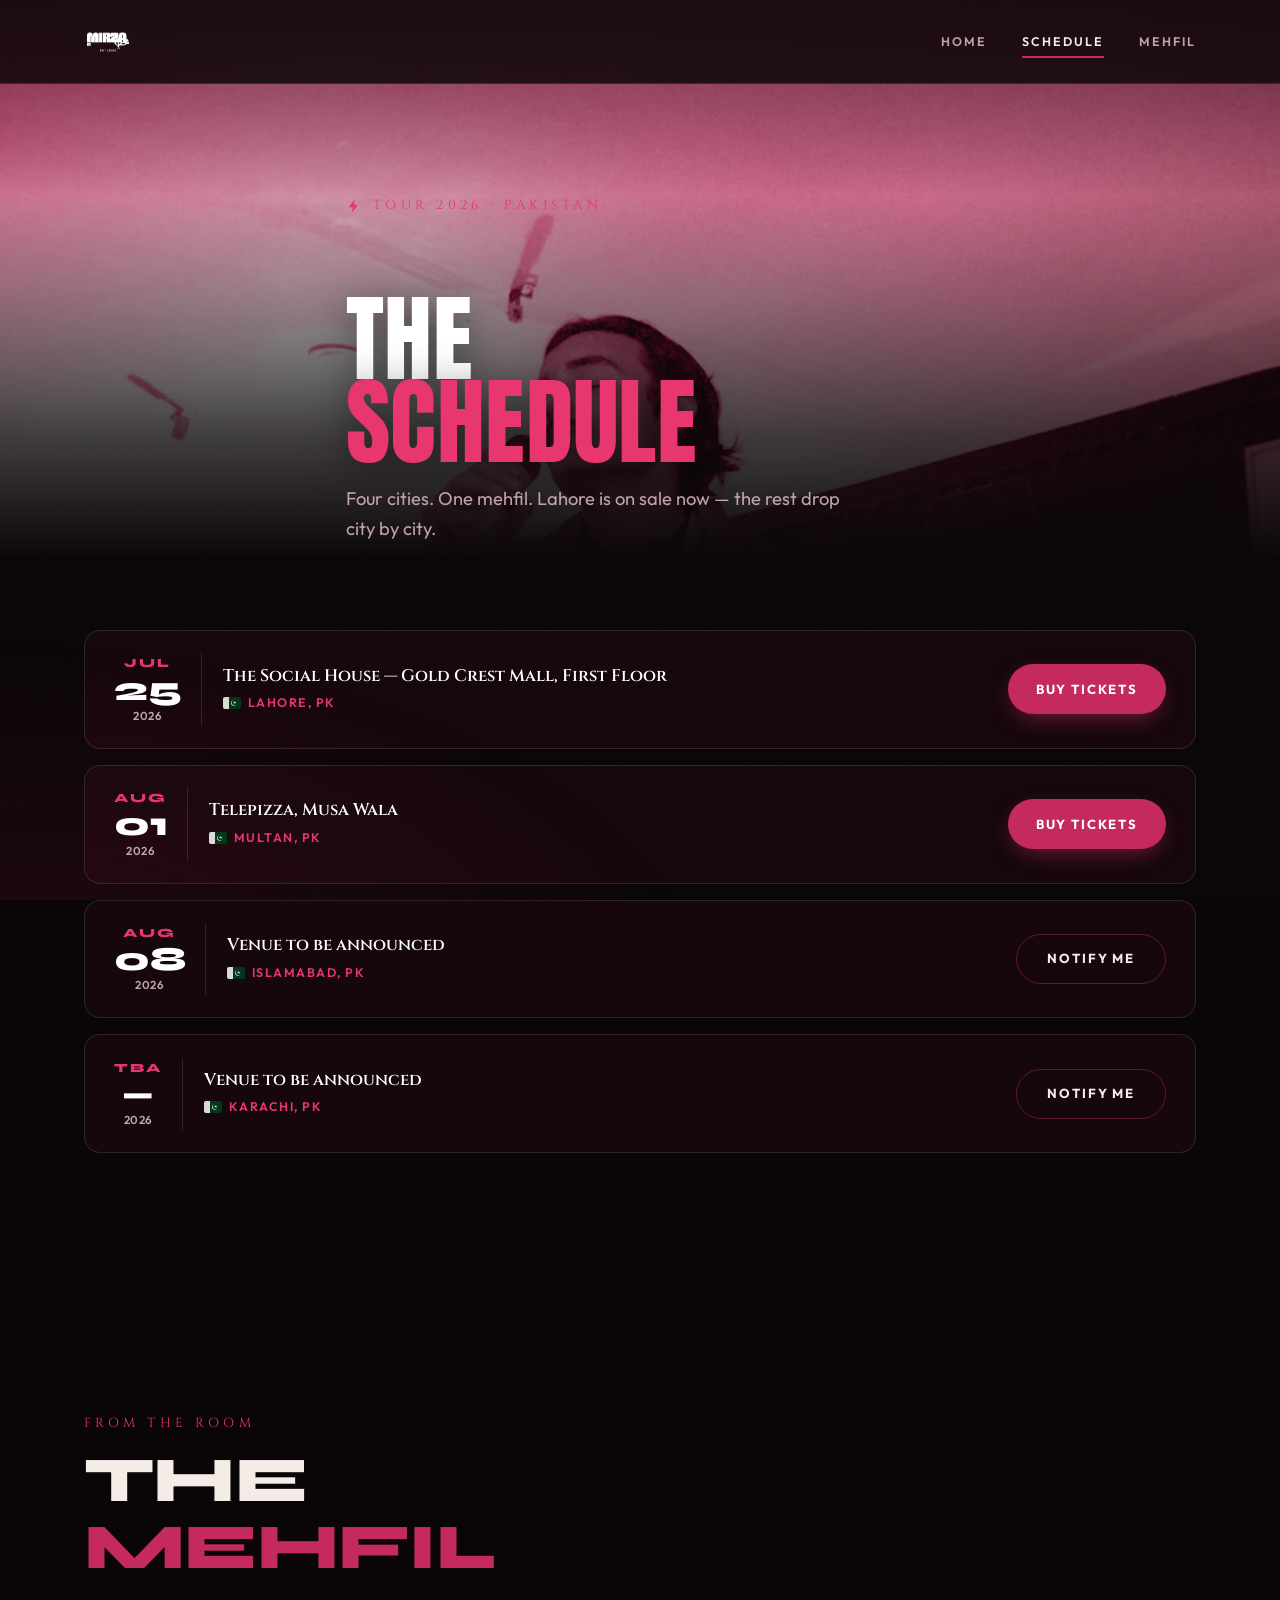
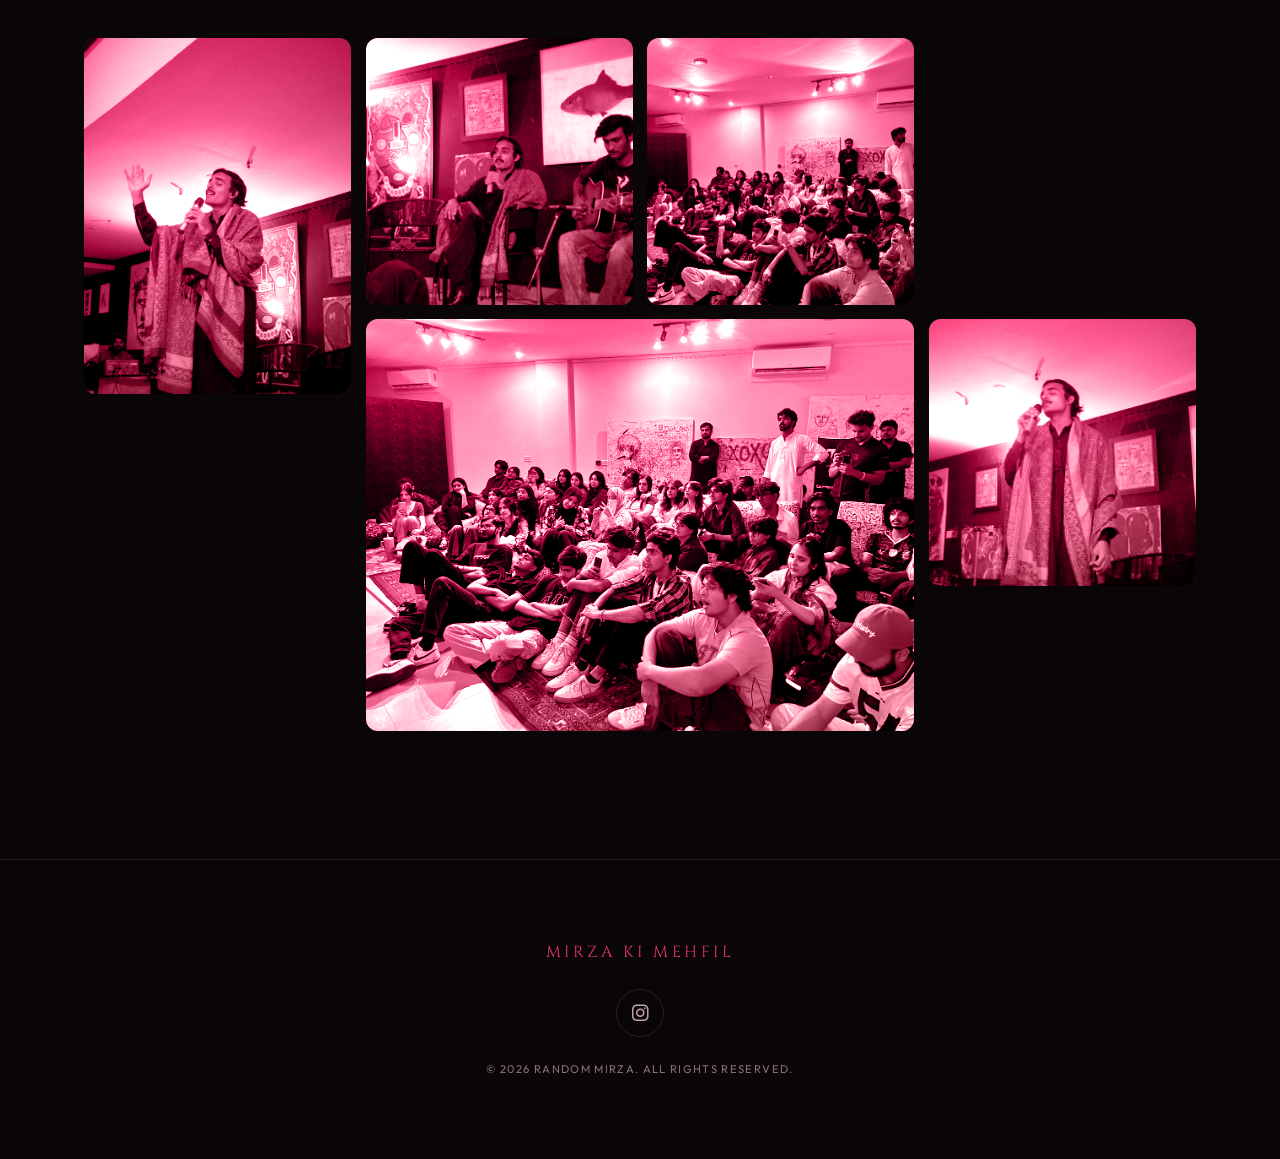
==== commit c9405b8f: "feat: add dedicated tour schedule page and update venue details for Multan show" ====
--- a/Mirzakimehfil/index.html
+++ b/Mirzakimehfil/index.html
@@ -33,7 +33,6 @@
         <a href="../" class="nav-link">Home</a>
         <a href="#schedule" class="nav-link" aria-current="page">Schedule</a>
         <a href="#gallery" class="nav-link">Mehfil</a>
-        <a href="https://ticketwala.pk/event/mirza-ki-mahfil-by-socialites-society-6145" target="_blank" rel="noopener" class="btn btn-primary" style="min-height:42px;padding:0.6rem 1.3rem;">Tickets</a>
       </nav>
       <button class="nav-toggle" id="navToggle" aria-label="Open menu" aria-expanded="false" aria-controls="navMobile">
         <span></span><span></span><span></span>
@@ -45,7 +44,6 @@
     <a href="../">Home</a>
     <a href="#schedule">Schedule</a>
     <a href="#gallery">Mehfil</a>
-    <a href="https://ticketwala.pk/event/mirza-ki-mahfil-by-socialites-society-6145" target="_blank" rel="noopener" class="btn btn-primary">Get Tickets</a>
   </nav>
 
   <main>
@@ -83,11 +81,11 @@
           <article class="show-card reveal" data-city="Multan, PK" data-date="1 August 2026">
             <div class="date-box"><span class="date-month">Aug</span><span class="date-day">01</span><span class="date-year">2026</span></div>
             <div class="show-info">
-              <h3 class="show-venue">Venue to be announced</h3>
+              <h3 class="show-venue">Telepizza, Musa Wala</h3>
               <div class="show-city-row"><svg class="flag" aria-hidden="true"><use href="#flag-pk"/></svg><span class="show-city">Multan, PK</span></div>
             </div>
             <div class="show-action">
-              <button type="button" class="btn btn-outline js-notify">Notify Me</button>
+              <a href="https://ticketly.pk/97f017ec" target="_blank" rel="noopener" class="btn btn-primary">Buy Tickets</a>
             </div>
           </article>
 
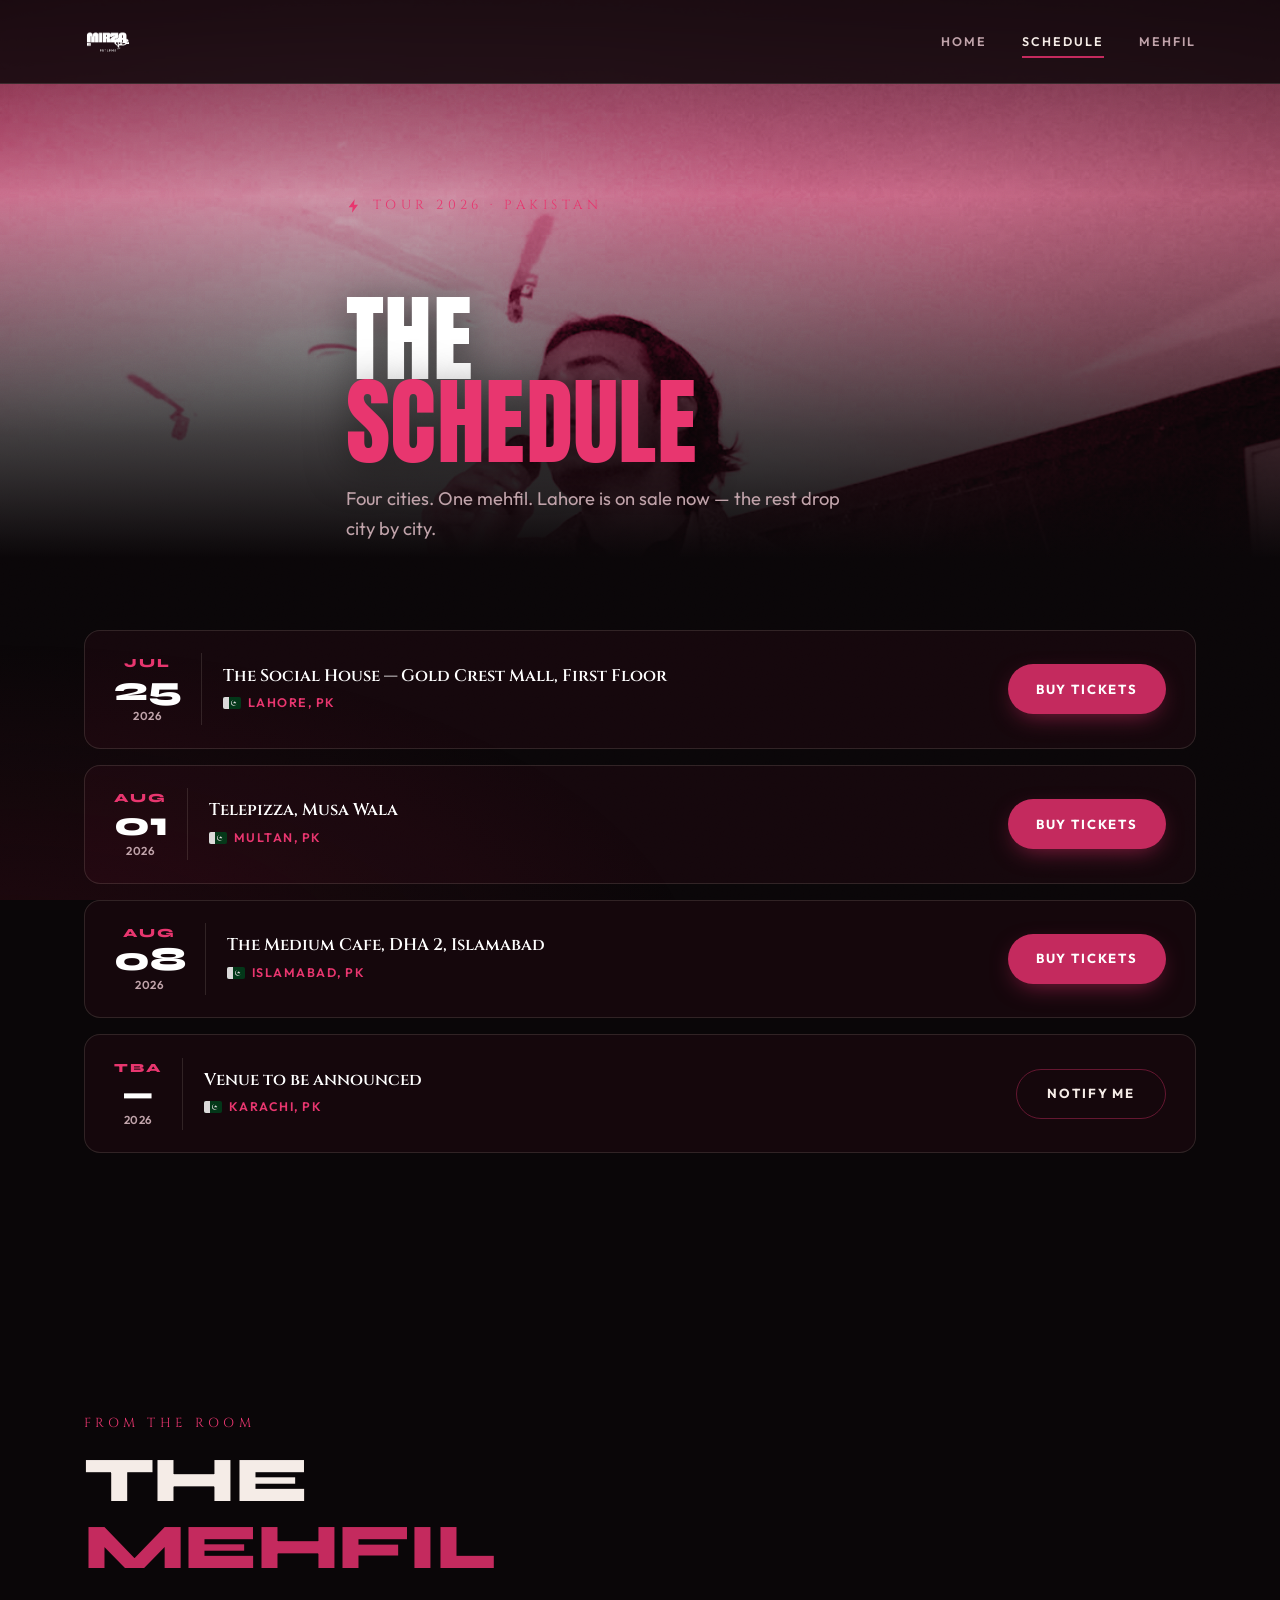
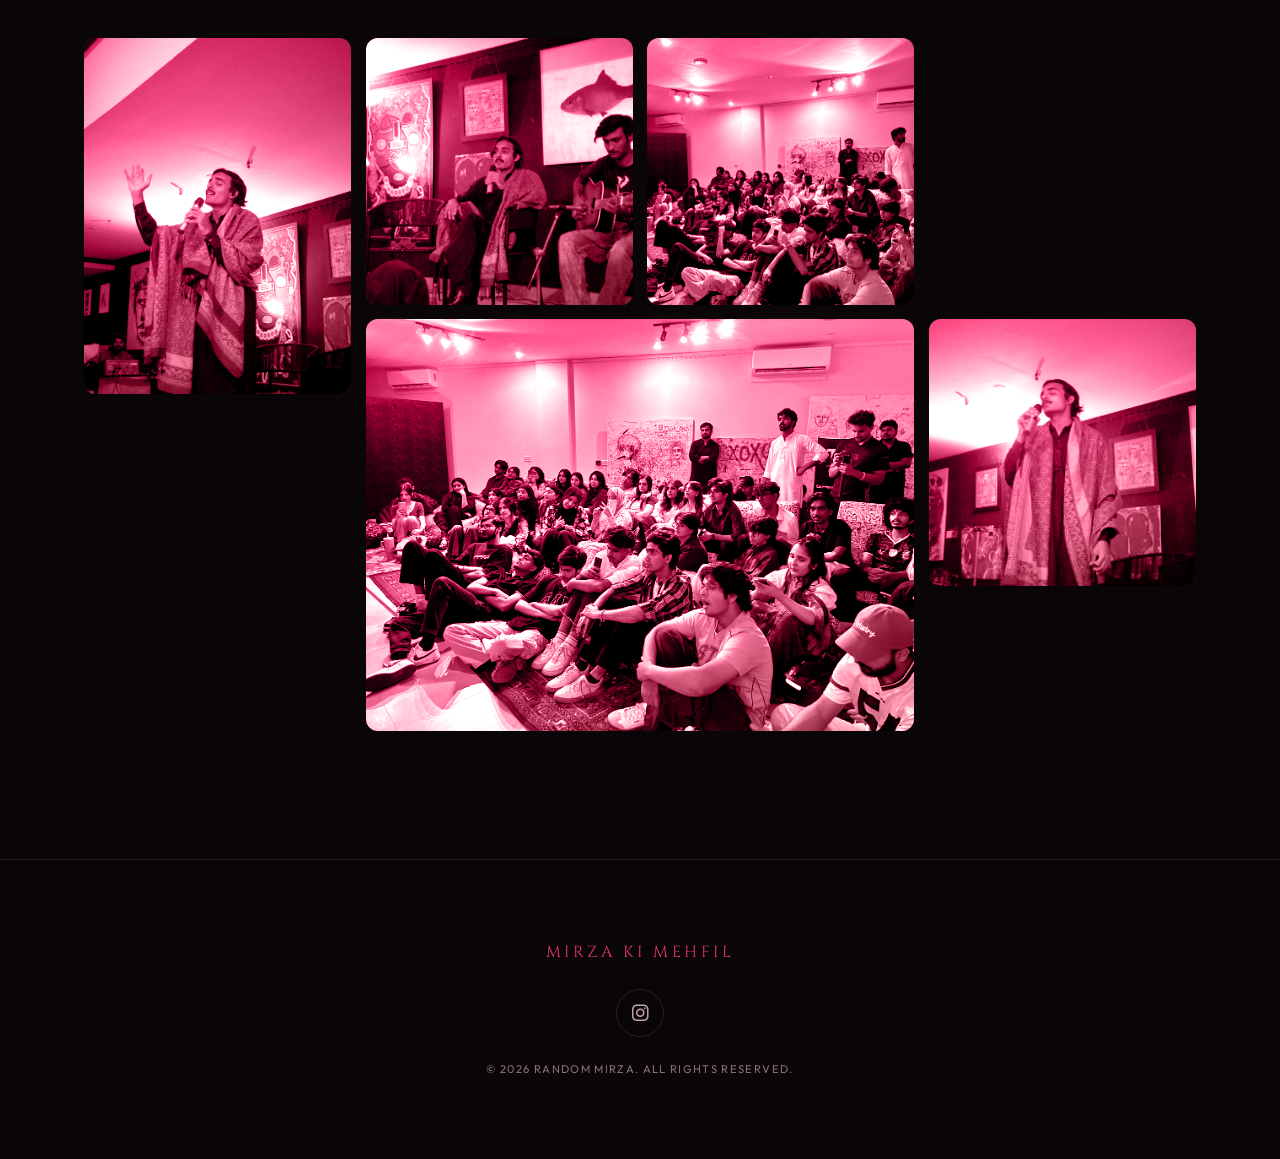
==== commit 214132cd: "feat: update Islamabad tour venue and add detailed Mirzakimehfil schedule page" ====
--- a/Mirzakimehfil/index.html
+++ b/Mirzakimehfil/index.html
@@ -92,11 +92,11 @@
           <article class="show-card reveal" data-city="Islamabad, PK" data-date="8 August 2026">
             <div class="date-box"><span class="date-month">Aug</span><span class="date-day">08</span><span class="date-year">2026</span></div>
             <div class="show-info">
-              <h3 class="show-venue">Venue to be announced</h3>
+              <h3 class="show-venue">The Medium Cafe, DHA 2, Islamabad</h3>
               <div class="show-city-row"><svg class="flag" aria-hidden="true"><use href="#flag-pk"/></svg><span class="show-city">Islamabad, PK</span></div>
             </div>
             <div class="show-action">
-              <button type="button" class="btn btn-outline js-notify">Notify Me</button>
+              <a href="https://ticketly.pk/44fc5536" target="_blank" rel="noopener" class="btn btn-primary">Buy Tickets</a>
             </div>
           </article>
 
